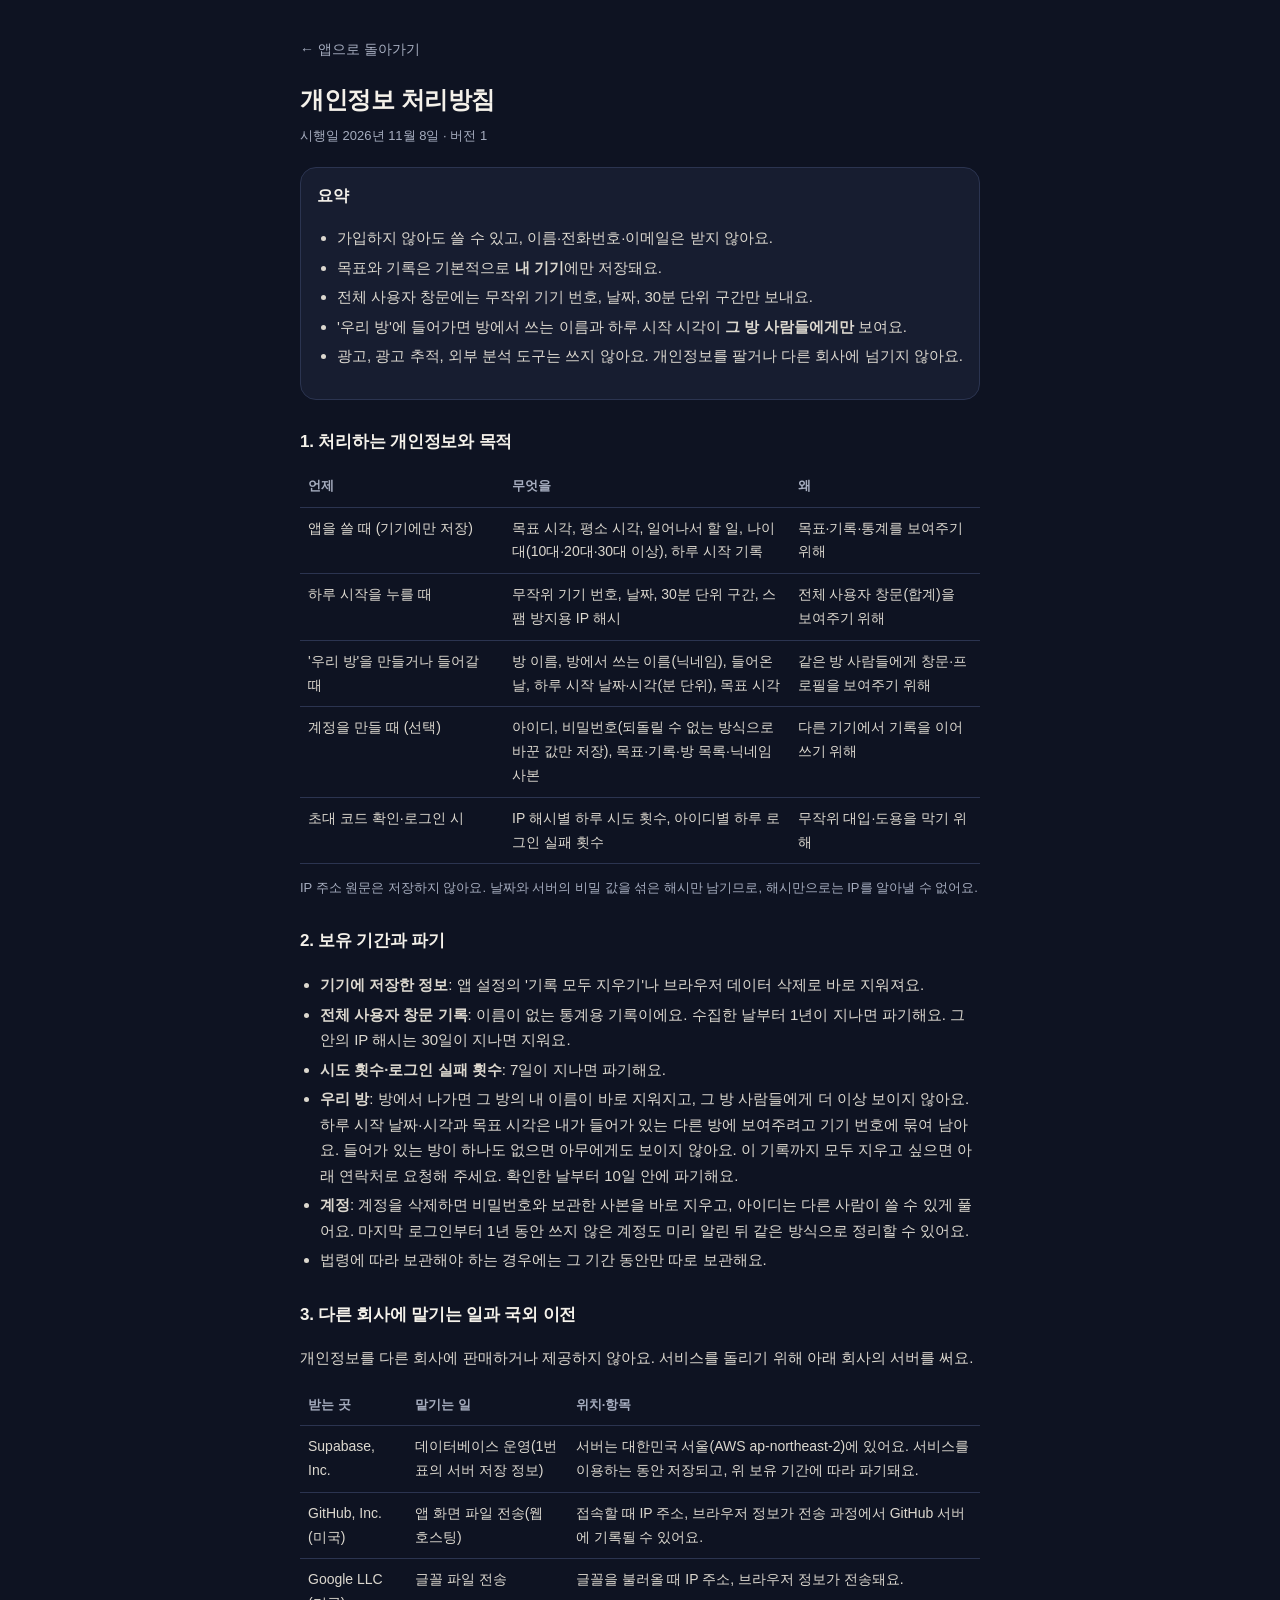
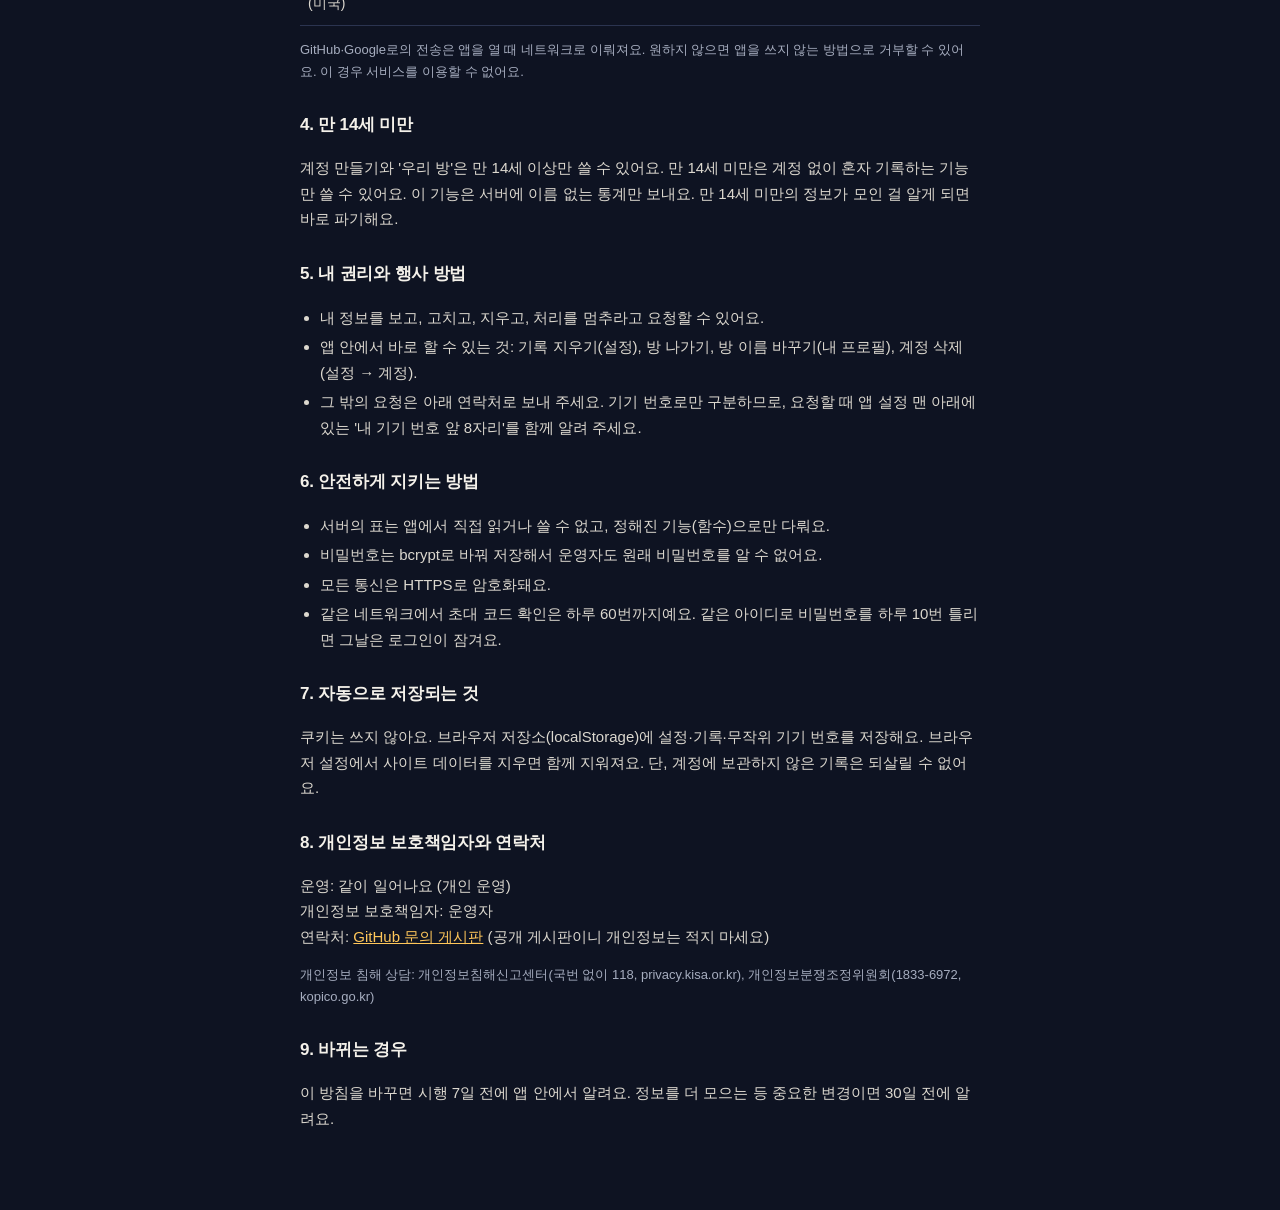
==== docs/privacy.html @ 7bf4a53a "v0.6 사용자·운영 보완: 약관·처리방침, 아침 알림, 설치 안내, 기록 이미지, 내보내기, 운영 도구 사용자 - 밤·오후 첫 방문: 잘 시간 안내 + 아침 알림(아이폰·맥 캘린" ====
<!DOCTYPE html>
<html lang="ko">
<head>
<meta charset="utf-8">
<meta name="viewport" content="width=device-width, initial-scale=1, viewport-fit=cover">
<meta name="theme-color" content="#0E1322">
<title>개인정보 처리방침 · 같이 일어나요</title>
<link rel="stylesheet" href="legal.css">
</head>
<body>
<main>
<a class="back" href="./">← 앱으로 돌아가기</a>
<h1>개인정보 처리방침</h1>
<p class="meta">시행일 2026년 11월 8일 · 버전 1</p>

<div class="box">
  <b>요약</b>
  <ul>
    <li>가입하지 않아도 쓸 수 있고, 이름·전화번호·이메일은 받지 않아요.</li>
    <li>목표와 기록은 기본적으로 <b>내 기기</b>에만 저장돼요.</li>
    <li>전체 사용자 창문에는 무작위 기기 번호, 날짜, 30분 단위 구간만 보내요.</li>
    <li>'우리 방'에 들어가면 방에서 쓰는 이름과 하루 시작 시각이 <b>그 방 사람들에게만</b> 보여요.</li>
    <li>광고, 광고 추적, 외부 분석 도구는 쓰지 않아요. 개인정보를 팔거나 다른 회사에 넘기지 않아요.</li>
  </ul>
</div>

<h2>1. 처리하는 개인정보와 목적</h2>
<table>
  <tr><th style="width:30%">언제</th><th>무엇을</th><th style="width:28%">왜</th></tr>
  <tr><td>앱을 쓸 때 (기기에만 저장)</td><td>목표 시각, 평소 시각, 일어나서 할 일, 나이대(10대·20대·30대 이상), 하루 시작 기록</td><td>목표·기록·통계를 보여주기 위해</td></tr>
  <tr><td>하루 시작을 누를 때</td><td>무작위 기기 번호, 날짜, 30분 단위 구간, 스팸 방지용 IP 해시</td><td>전체 사용자 창문(합계)을 보여주기 위해</td></tr>
  <tr><td>'우리 방'을 만들거나 들어갈 때</td><td>방 이름, 방에서 쓰는 이름(닉네임), 들어온 날, 하루 시작 날짜·시각(분 단위), 목표 시각</td><td>같은 방 사람들에게 창문·프로필을 보여주기 위해</td></tr>
  <tr><td>계정을 만들 때 (선택)</td><td>아이디, 비밀번호(되돌릴 수 없는 방식으로 바꾼 값만 저장), 목표·기록·방 목록·닉네임 사본</td><td>다른 기기에서 기록을 이어 쓰기 위해</td></tr>
  <tr><td>초대 코드 확인·로그인 시</td><td>IP 해시별 하루 시도 횟수, 아이디별 하루 로그인 실패 횟수</td><td>무작위 대입·도용을 막기 위해</td></tr>
</table>
<p class="small">IP 주소 원문은 저장하지 않아요. 날짜와 서버의 비밀 값을 섞은 해시만 남기므로, 해시만으로는 IP를 알아낼 수 없어요.</p>

<h2>2. 보유 기간과 파기</h2>
<ul>
  <li><b>기기에 저장한 정보</b>: 앱 설정의 '기록 모두 지우기'나 브라우저 데이터 삭제로 바로 지워져요.</li>
  <li><b>전체 사용자 창문 기록</b>: 이름이 없는 통계용 기록이에요. 수집한 날부터 1년이 지나면 파기해요. 그 안의 IP 해시는 30일이 지나면 지워요.</li>
  <li><b>시도 횟수·로그인 실패 횟수</b>: 7일이 지나면 파기해요.</li>
  <li><b>우리 방</b>: 방에서 나가면 그 방의 내 이름이 바로 지워지고, 그 방 사람들에게 더 이상 보이지 않아요. 하루 시작 날짜·시각과 목표 시각은 내가 들어가 있는 다른 방에 보여주려고 기기 번호에 묶여 남아요. 들어가 있는 방이 하나도 없으면 아무에게도 보이지 않아요. 이 기록까지 모두 지우고 싶으면 아래 연락처로 요청해 주세요. 확인한 날부터 10일 안에 파기해요.</li>
  <li><b>계정</b>: 계정을 삭제하면 비밀번호와 보관한 사본을 바로 지우고, 아이디는 다른 사람이 쓸 수 있게 풀어요. 마지막 로그인부터 1년 동안 쓰지 않은 계정도 미리 알린 뒤 같은 방식으로 정리할 수 있어요.</li>
  <li>법령에 따라 보관해야 하는 경우에는 그 기간 동안만 따로 보관해요.</li>
</ul>

<h2>3. 다른 회사에 맡기는 일과 국외 이전</h2>
<p>개인정보를 다른 회사에 판매하거나 제공하지 않아요. 서비스를 돌리기 위해 아래 회사의 서버를 써요.</p>
<table>
  <tr><th>받는 곳</th><th>맡기는 일</th><th>위치·항목</th></tr>
  <tr><td>Supabase, Inc.</td><td>데이터베이스 운영(1번 표의 서버 저장 정보)</td><td>서버는 대한민국 서울(AWS ap-northeast-2)에 있어요. 서비스를 이용하는 동안 저장되고, 위 보유 기간에 따라 파기돼요.</td></tr>
  <tr><td>GitHub, Inc. (미국)</td><td>앱 화면 파일 전송(웹 호스팅)</td><td>접속할 때 IP 주소, 브라우저 정보가 전송 과정에서 GitHub 서버에 기록될 수 있어요.</td></tr>
  <tr><td>Google LLC (미국)</td><td>글꼴 파일 전송</td><td>글꼴을 불러올 때 IP 주소, 브라우저 정보가 전송돼요.</td></tr>
</table>
<p class="small">GitHub·Google로의 전송은 앱을 열 때 네트워크로 이뤄져요. 원하지 않으면 앱을 쓰지 않는 방법으로 거부할 수 있어요. 이 경우 서비스를 이용할 수 없어요.</p>

<h2>4. 만 14세 미만</h2>
<p>계정 만들기와 '우리 방'은 만 14세 이상만 쓸 수 있어요. 만 14세 미만은 계정 없이 혼자 기록하는 기능만 쓸 수 있어요. 이 기능은 서버에 이름 없는 통계만 보내요. 만 14세 미만의 정보가 모인 걸 알게 되면 바로 파기해요.</p>

<h2>5. 내 권리와 행사 방법</h2>
<ul>
  <li>내 정보를 보고, 고치고, 지우고, 처리를 멈추라고 요청할 수 있어요.</li>
  <li>앱 안에서 바로 할 수 있는 것: 기록 지우기(설정), 방 나가기, 방 이름 바꾸기(내 프로필), 계정 삭제(설정 → 계정).</li>
  <li>그 밖의 요청은 아래 연락처로 보내 주세요. 기기 번호로만 구분하므로, 요청할 때 앱 설정 맨 아래에 있는 '내 기기 번호 앞 8자리'를 함께 알려 주세요.</li>
</ul>

<h2>6. 안전하게 지키는 방법</h2>
<ul>
  <li>서버의 표는 앱에서 직접 읽거나 쓸 수 없고, 정해진 기능(함수)으로만 다뤄요.</li>
  <li>비밀번호는 bcrypt로 바꿔 저장해서 운영자도 원래 비밀번호를 알 수 없어요.</li>
  <li>모든 통신은 HTTPS로 암호화돼요.</li>
  <li>같은 네트워크에서 초대 코드 확인은 하루 60번까지예요. 같은 아이디로 비밀번호를 하루 10번 틀리면 그날은 로그인이 잠겨요.</li>
</ul>

<h2>7. 자동으로 저장되는 것</h2>
<p>쿠키는 쓰지 않아요. 브라우저 저장소(localStorage)에 설정·기록·무작위 기기 번호를 저장해요. 브라우저 설정에서 사이트 데이터를 지우면 함께 지워져요. 단, 계정에 보관하지 않은 기록은 되살릴 수 없어요.</p>

<h2>8. 개인정보 보호책임자와 연락처</h2>
<p>운영: 같이 일어나요 (개인 운영)<br>
개인정보 보호책임자: 운영자<br>
연락처: <span data-contact><a href="https://github.com/jmingyu2006-ship-it/gachi-wake/issues" target="_blank" rel="noopener">GitHub 문의 게시판</a> (공개 게시판이니 개인정보는 적지 마세요)</span></p>
<p class="small">개인정보 침해 상담: 개인정보침해신고센터(국번 없이 118, privacy.kisa.or.kr), 개인정보분쟁조정위원회(1833-6972, kopico.go.kr)</p>

<h2>9. 바뀌는 경우</h2>
<p>이 방침을 바꾸면 시행 7일 전에 앱 안에서 알려요. 정보를 더 모으는 등 중요한 변경이면 30일 전에 알려요.</p>
</main>
<script src="config.js"></script>
<script>
(function () {
  var c = String((window.GACHI_CONFIG || {}).contact || '').trim();
  if (!/^[^\s@<>"']+@[^\s@<>"']+\.[a-z]{2,}$/i.test(c)) return;
  document.querySelectorAll('[data-contact]').forEach(function (el) { el.innerHTML = '<a href="mailto:' + c + '">' + c + '</a>'; });
})();
</script>
</body>
</html>
---- docs/legal.css ----
:root { color-scheme: dark; }
html, body { margin: 0; background: #0E1322; color: #F4F1EA; }
body { font-family: -apple-system, 'Apple SD Gothic Neo', 'Noto Sans KR', 'Malgun Gothic', sans-serif; line-height: 1.7; -webkit-font-smoothing: antialiased; }
main { max-width: 680px; margin: 0 auto; padding: 28px 20px 64px; }
a { color: #FFC75A; }
.back { display: inline-flex; align-items: center; min-height: 44px; font-size: 14px; text-decoration: none; color: #A6ADBF; }
h1 { font-size: 24px; margin: 8px 0 4px; letter-spacing: -0.4px; }
.meta { color: #A6ADBF; font-size: 13px; margin: 0 0 20px; }
h2 { font-size: 17px; margin: 28px 0 8px; letter-spacing: -0.2px; }
p, li { font-size: 15px; color: #DCD8CF; }
ul, ol { padding-left: 20px; }
li { margin: 4px 0; }
.box { background: #171D30; border: 1px solid #2B3450; border-radius: 16px; padding: 14px 16px; margin: 12px 0; }
table { width: 100%; border-collapse: collapse; margin: 10px 0; font-size: 14px; }
th, td { text-align: left; vertical-align: top; padding: 9px 8px; border-bottom: 1px solid #2B3450; color: #DCD8CF; }
th { color: #A6ADBF; font-weight: 600; font-size: 13px; }
.small { font-size: 13px; color: #A6ADBF; }
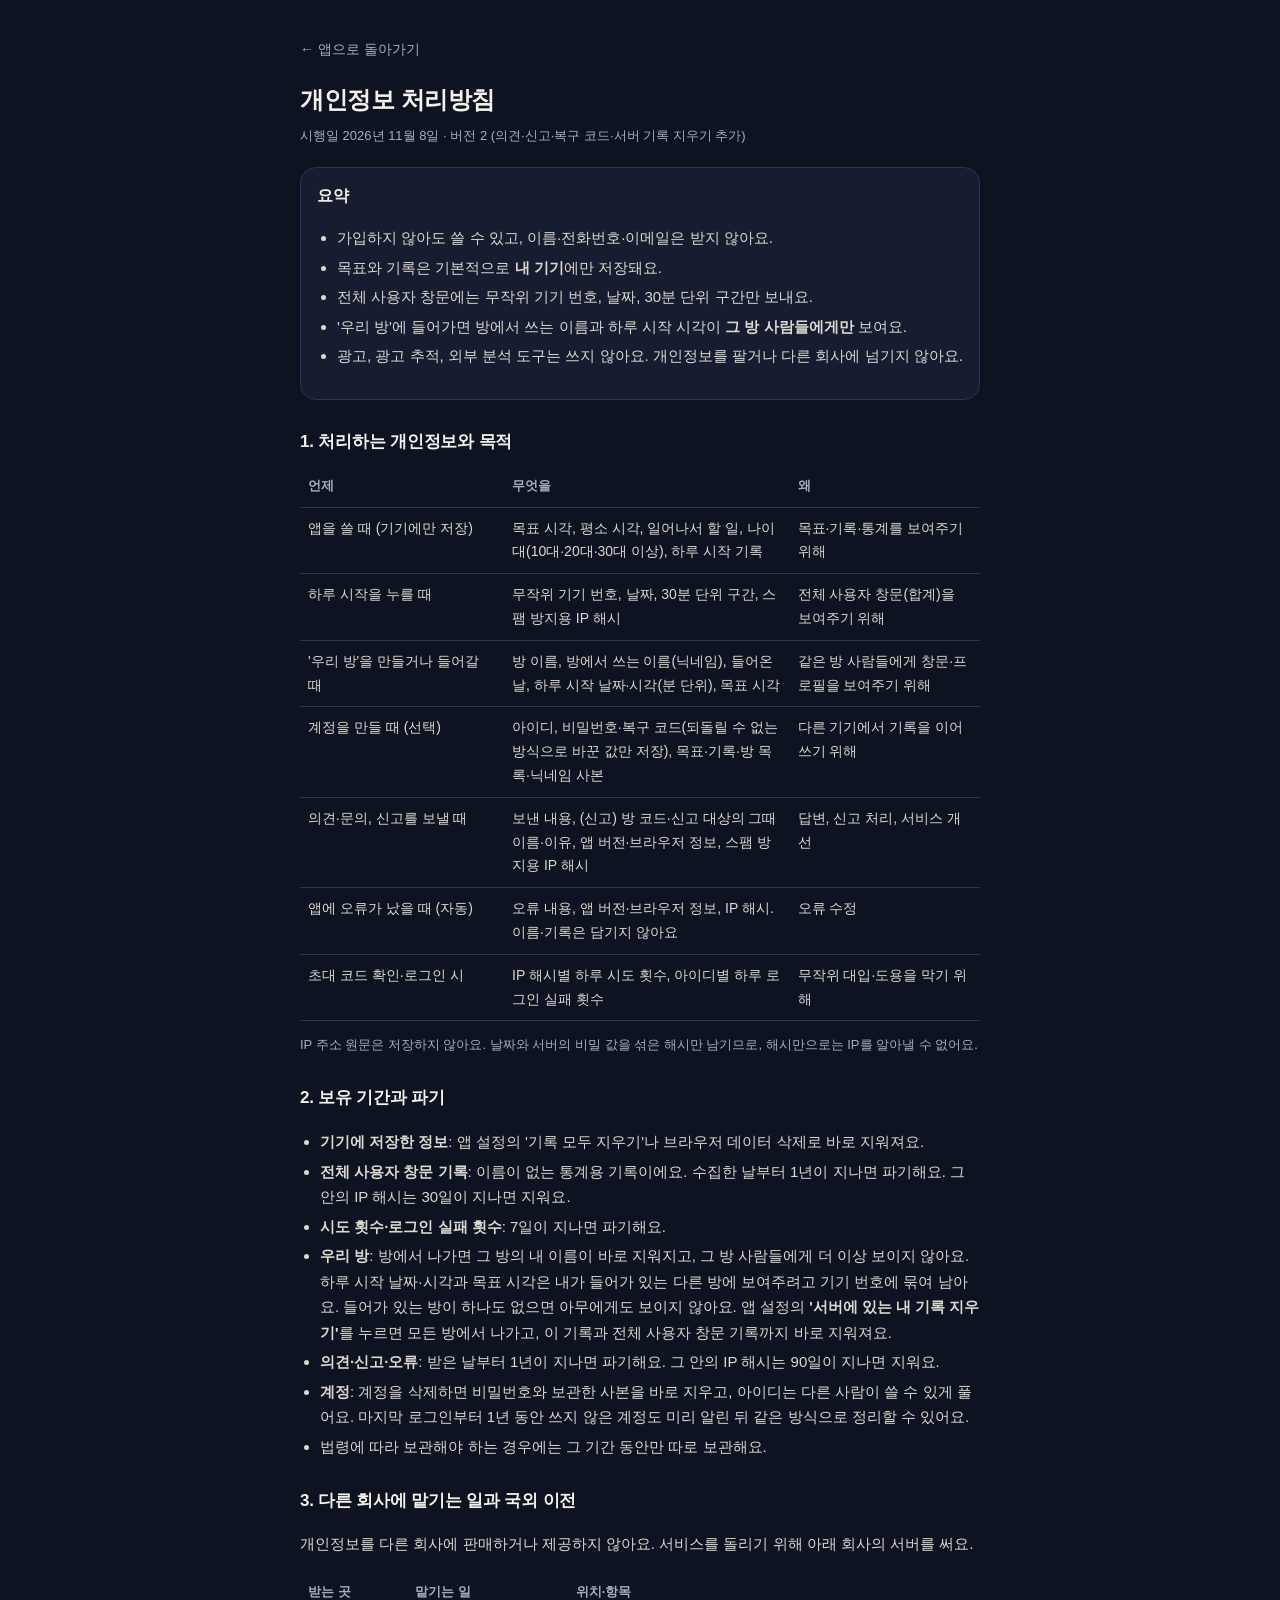
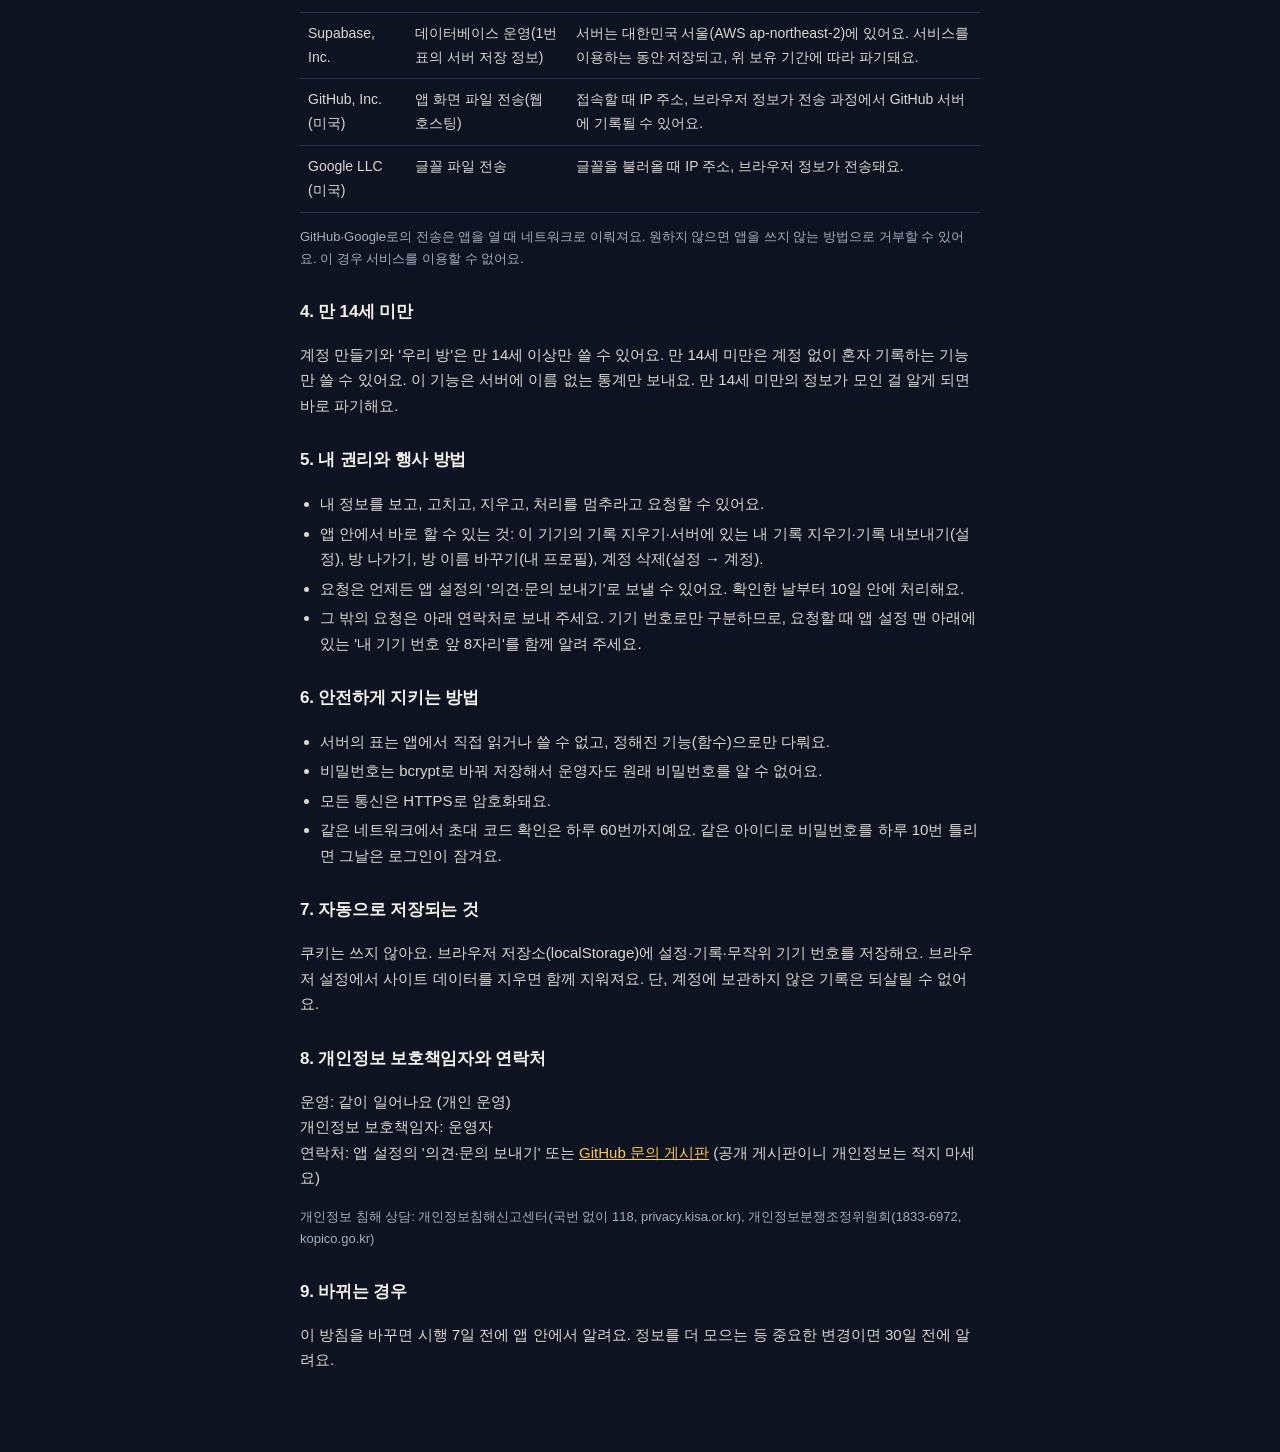
==== commit 3c151383: "서버 v0.6 적용: 의견·신고·복구 코드·서버 기록 지우기 켜짐, 처리방침 v2 - Supabase에 supabase-care.sql 적용, pg_cron으로 매일 04:10(K" ====
--- a/docs/privacy.html
+++ b/docs/privacy.html
@@ -11,7 +11,7 @@
 <main>
 <a class="back" href="./">← 앱으로 돌아가기</a>
 <h1>개인정보 처리방침</h1>
-<p class="meta">시행일 2026년 11월 8일 · 버전 1</p>
+<p class="meta">시행일 2026년 11월 8일 · 버전 2 (의견·신고·복구 코드·서버 기록 지우기 추가)</p>
 
 <div class="box">
   <b>요약</b>
@@ -30,7 +30,9 @@
   <tr><td>앱을 쓸 때 (기기에만 저장)</td><td>목표 시각, 평소 시각, 일어나서 할 일, 나이대(10대·20대·30대 이상), 하루 시작 기록</td><td>목표·기록·통계를 보여주기 위해</td></tr>
   <tr><td>하루 시작을 누를 때</td><td>무작위 기기 번호, 날짜, 30분 단위 구간, 스팸 방지용 IP 해시</td><td>전체 사용자 창문(합계)을 보여주기 위해</td></tr>
   <tr><td>'우리 방'을 만들거나 들어갈 때</td><td>방 이름, 방에서 쓰는 이름(닉네임), 들어온 날, 하루 시작 날짜·시각(분 단위), 목표 시각</td><td>같은 방 사람들에게 창문·프로필을 보여주기 위해</td></tr>
-  <tr><td>계정을 만들 때 (선택)</td><td>아이디, 비밀번호(되돌릴 수 없는 방식으로 바꾼 값만 저장), 목표·기록·방 목록·닉네임 사본</td><td>다른 기기에서 기록을 이어 쓰기 위해</td></tr>
+  <tr><td>계정을 만들 때 (선택)</td><td>아이디, 비밀번호·복구 코드(되돌릴 수 없는 방식으로 바꾼 값만 저장), 목표·기록·방 목록·닉네임 사본</td><td>다른 기기에서 기록을 이어 쓰기 위해</td></tr>
+  <tr><td>의견·문의, 신고를 보낼 때</td><td>보낸 내용, (신고) 방 코드·신고 대상의 그때 이름·이유, 앱 버전·브라우저 정보, 스팸 방지용 IP 해시</td><td>답변, 신고 처리, 서비스 개선</td></tr>
+  <tr><td>앱에 오류가 났을 때 (자동)</td><td>오류 내용, 앱 버전·브라우저 정보, IP 해시. 이름·기록은 담기지 않아요</td><td>오류 수정</td></tr>
   <tr><td>초대 코드 확인·로그인 시</td><td>IP 해시별 하루 시도 횟수, 아이디별 하루 로그인 실패 횟수</td><td>무작위 대입·도용을 막기 위해</td></tr>
 </table>
 <p class="small">IP 주소 원문은 저장하지 않아요. 날짜와 서버의 비밀 값을 섞은 해시만 남기므로, 해시만으로는 IP를 알아낼 수 없어요.</p>
@@ -40,7 +42,8 @@
   <li><b>기기에 저장한 정보</b>: 앱 설정의 '기록 모두 지우기'나 브라우저 데이터 삭제로 바로 지워져요.</li>
   <li><b>전체 사용자 창문 기록</b>: 이름이 없는 통계용 기록이에요. 수집한 날부터 1년이 지나면 파기해요. 그 안의 IP 해시는 30일이 지나면 지워요.</li>
   <li><b>시도 횟수·로그인 실패 횟수</b>: 7일이 지나면 파기해요.</li>
-  <li><b>우리 방</b>: 방에서 나가면 그 방의 내 이름이 바로 지워지고, 그 방 사람들에게 더 이상 보이지 않아요. 하루 시작 날짜·시각과 목표 시각은 내가 들어가 있는 다른 방에 보여주려고 기기 번호에 묶여 남아요. 들어가 있는 방이 하나도 없으면 아무에게도 보이지 않아요. 이 기록까지 모두 지우고 싶으면 아래 연락처로 요청해 주세요. 확인한 날부터 10일 안에 파기해요.</li>
+  <li><b>우리 방</b>: 방에서 나가면 그 방의 내 이름이 바로 지워지고, 그 방 사람들에게 더 이상 보이지 않아요. 하루 시작 날짜·시각과 목표 시각은 내가 들어가 있는 다른 방에 보여주려고 기기 번호에 묶여 남아요. 들어가 있는 방이 하나도 없으면 아무에게도 보이지 않아요. 앱 설정의 <b>'서버에 있는 내 기록 지우기'</b>를 누르면 모든 방에서 나가고, 이 기록과 전체 사용자 창문 기록까지 바로 지워져요.</li>
+  <li><b>의견·신고·오류</b>: 받은 날부터 1년이 지나면 파기해요. 그 안의 IP 해시는 90일이 지나면 지워요.</li>
   <li><b>계정</b>: 계정을 삭제하면 비밀번호와 보관한 사본을 바로 지우고, 아이디는 다른 사람이 쓸 수 있게 풀어요. 마지막 로그인부터 1년 동안 쓰지 않은 계정도 미리 알린 뒤 같은 방식으로 정리할 수 있어요.</li>
   <li>법령에 따라 보관해야 하는 경우에는 그 기간 동안만 따로 보관해요.</li>
 </ul>
@@ -61,7 +64,8 @@
 <h2>5. 내 권리와 행사 방법</h2>
 <ul>
   <li>내 정보를 보고, 고치고, 지우고, 처리를 멈추라고 요청할 수 있어요.</li>
-  <li>앱 안에서 바로 할 수 있는 것: 기록 지우기(설정), 방 나가기, 방 이름 바꾸기(내 프로필), 계정 삭제(설정 → 계정).</li>
+  <li>앱 안에서 바로 할 수 있는 것: 이 기기의 기록 지우기·서버에 있는 내 기록 지우기·기록 내보내기(설정), 방 나가기, 방 이름 바꾸기(내 프로필), 계정 삭제(설정 → 계정).</li>
+  <li>요청은 언제든 앱 설정의 '의견·문의 보내기'로 보낼 수 있어요. 확인한 날부터 10일 안에 처리해요.</li>
   <li>그 밖의 요청은 아래 연락처로 보내 주세요. 기기 번호로만 구분하므로, 요청할 때 앱 설정 맨 아래에 있는 '내 기기 번호 앞 8자리'를 함께 알려 주세요.</li>
 </ul>
 
@@ -79,7 +83,7 @@
 <h2>8. 개인정보 보호책임자와 연락처</h2>
 <p>운영: 같이 일어나요 (개인 운영)<br>
 개인정보 보호책임자: 운영자<br>
-연락처: <span data-contact><a href="https://github.com/jmingyu2006-ship-it/gachi-wake/issues" target="_blank" rel="noopener">GitHub 문의 게시판</a> (공개 게시판이니 개인정보는 적지 마세요)</span></p>
+연락처: 앱 설정의 '의견·문의 보내기' 또는 <span data-contact><a href="https://github.com/jmingyu2006-ship-it/gachi-wake/issues" target="_blank" rel="noopener">GitHub 문의 게시판</a> (공개 게시판이니 개인정보는 적지 마세요)</span></p>
 <p class="small">개인정보 침해 상담: 개인정보침해신고센터(국번 없이 118, privacy.kisa.or.kr), 개인정보분쟁조정위원회(1833-6972, kopico.go.kr)</p>
 
 <h2>9. 바뀌는 경우</h2>
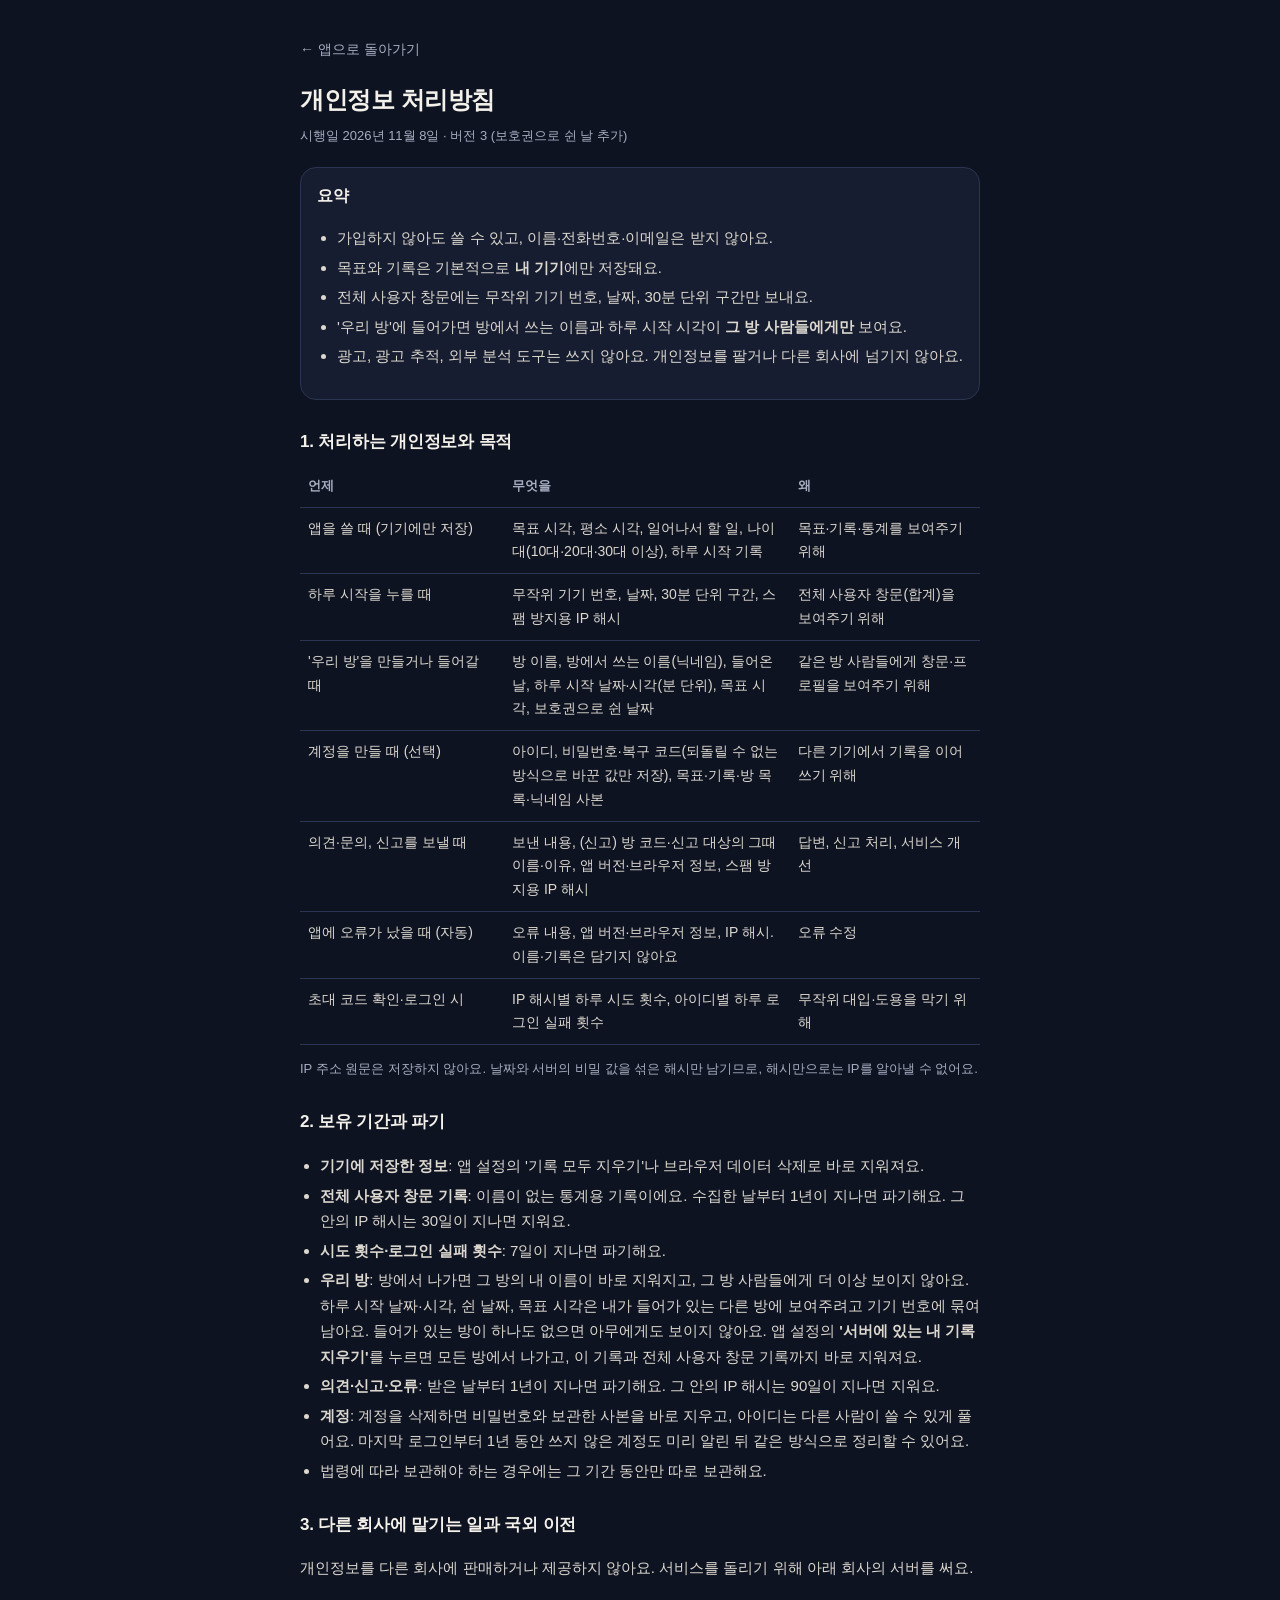
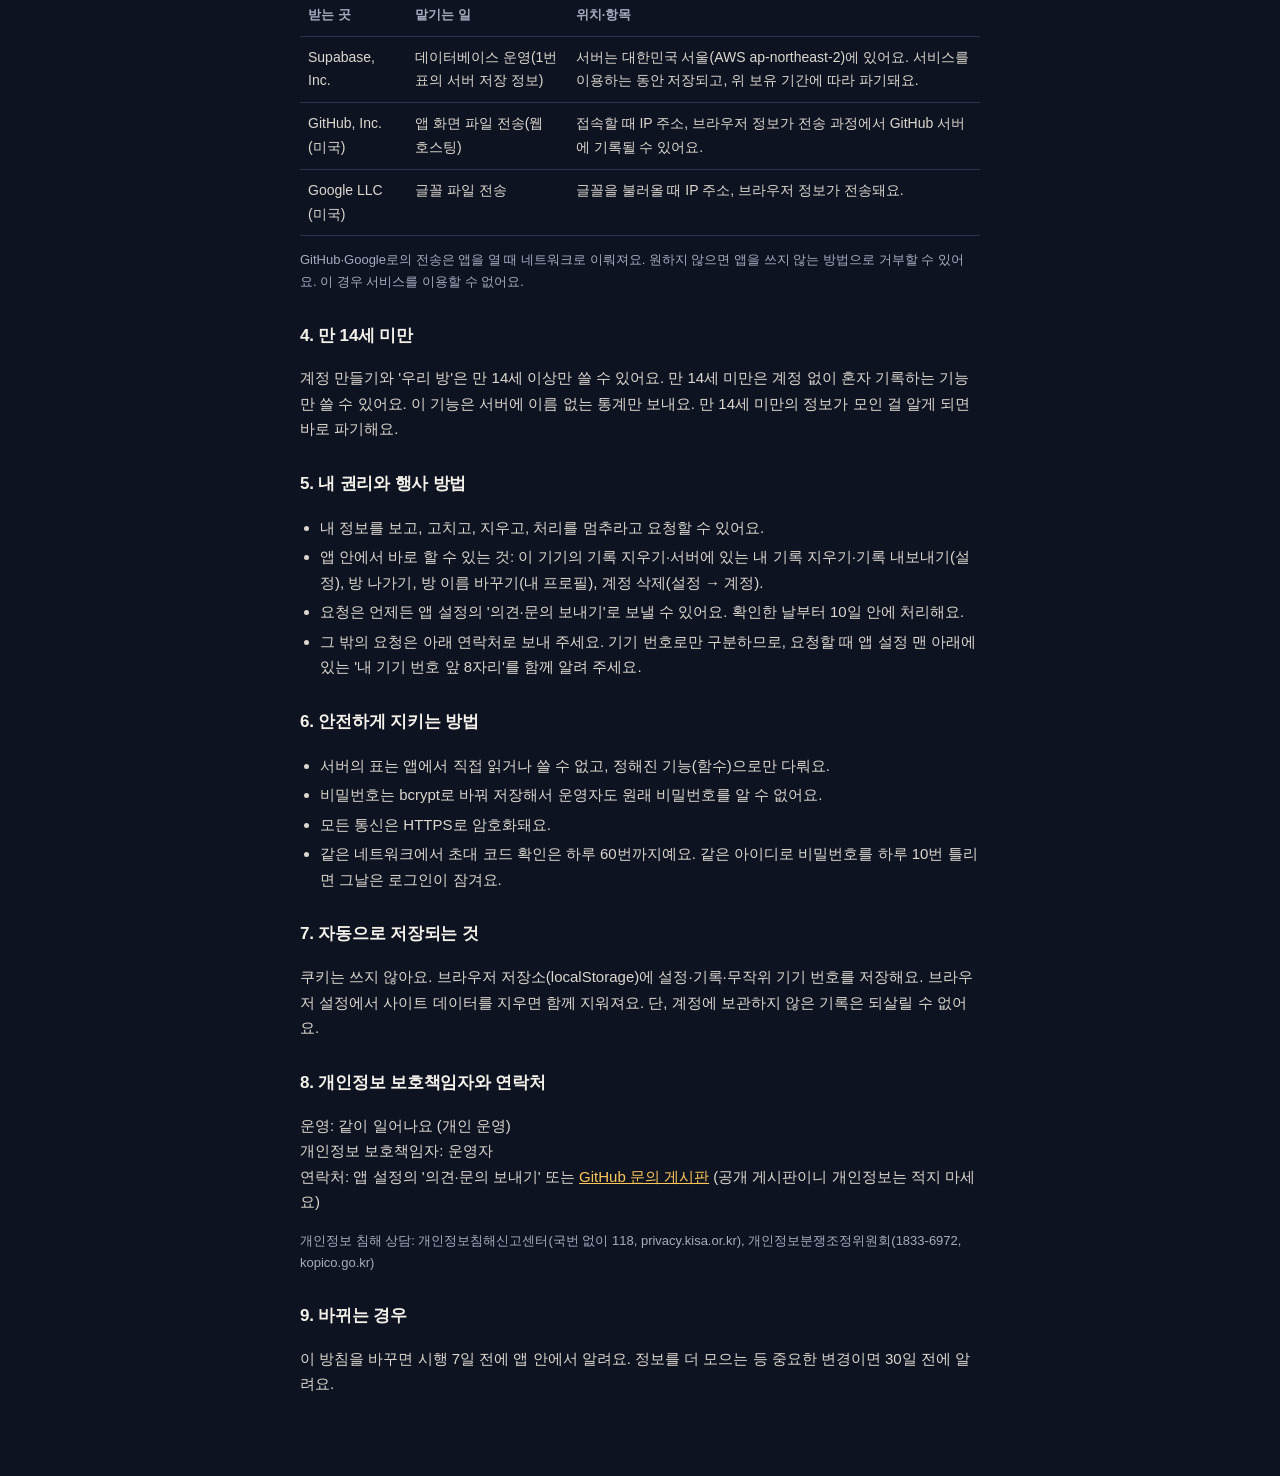
==== commit e9060cf2: "v0.7 매일 아침이 기다려지게: 불 켜기 연출, 오늘의 하늘, 보호권, 내 건물, 칭호, 주간 리포트 - 불 켜기 연출: 창문 점등 → 오늘 하늘로 밝아짐 → 해가 떠오름 → 오" ====
--- a/docs/privacy.html
+++ b/docs/privacy.html
@@ -11,7 +11,7 @@
 <main>
 <a class="back" href="./">← 앱으로 돌아가기</a>
 <h1>개인정보 처리방침</h1>
-<p class="meta">시행일 2026년 11월 8일 · 버전 2 (의견·신고·복구 코드·서버 기록 지우기 추가)</p>
+<p class="meta">시행일 2026년 11월 8일 · 버전 3 (보호권으로 쉰 날 추가)</p>
 
 <div class="box">
   <b>요약</b>
@@ -29,7 +29,7 @@
   <tr><th style="width:30%">언제</th><th>무엇을</th><th style="width:28%">왜</th></tr>
   <tr><td>앱을 쓸 때 (기기에만 저장)</td><td>목표 시각, 평소 시각, 일어나서 할 일, 나이대(10대·20대·30대 이상), 하루 시작 기록</td><td>목표·기록·통계를 보여주기 위해</td></tr>
   <tr><td>하루 시작을 누를 때</td><td>무작위 기기 번호, 날짜, 30분 단위 구간, 스팸 방지용 IP 해시</td><td>전체 사용자 창문(합계)을 보여주기 위해</td></tr>
-  <tr><td>'우리 방'을 만들거나 들어갈 때</td><td>방 이름, 방에서 쓰는 이름(닉네임), 들어온 날, 하루 시작 날짜·시각(분 단위), 목표 시각</td><td>같은 방 사람들에게 창문·프로필을 보여주기 위해</td></tr>
+  <tr><td>'우리 방'을 만들거나 들어갈 때</td><td>방 이름, 방에서 쓰는 이름(닉네임), 들어온 날, 하루 시작 날짜·시각(분 단위), 목표 시각, 보호권으로 쉰 날짜</td><td>같은 방 사람들에게 창문·프로필을 보여주기 위해</td></tr>
   <tr><td>계정을 만들 때 (선택)</td><td>아이디, 비밀번호·복구 코드(되돌릴 수 없는 방식으로 바꾼 값만 저장), 목표·기록·방 목록·닉네임 사본</td><td>다른 기기에서 기록을 이어 쓰기 위해</td></tr>
   <tr><td>의견·문의, 신고를 보낼 때</td><td>보낸 내용, (신고) 방 코드·신고 대상의 그때 이름·이유, 앱 버전·브라우저 정보, 스팸 방지용 IP 해시</td><td>답변, 신고 처리, 서비스 개선</td></tr>
   <tr><td>앱에 오류가 났을 때 (자동)</td><td>오류 내용, 앱 버전·브라우저 정보, IP 해시. 이름·기록은 담기지 않아요</td><td>오류 수정</td></tr>
@@ -42,7 +42,7 @@
   <li><b>기기에 저장한 정보</b>: 앱 설정의 '기록 모두 지우기'나 브라우저 데이터 삭제로 바로 지워져요.</li>
   <li><b>전체 사용자 창문 기록</b>: 이름이 없는 통계용 기록이에요. 수집한 날부터 1년이 지나면 파기해요. 그 안의 IP 해시는 30일이 지나면 지워요.</li>
   <li><b>시도 횟수·로그인 실패 횟수</b>: 7일이 지나면 파기해요.</li>
-  <li><b>우리 방</b>: 방에서 나가면 그 방의 내 이름이 바로 지워지고, 그 방 사람들에게 더 이상 보이지 않아요. 하루 시작 날짜·시각과 목표 시각은 내가 들어가 있는 다른 방에 보여주려고 기기 번호에 묶여 남아요. 들어가 있는 방이 하나도 없으면 아무에게도 보이지 않아요. 앱 설정의 <b>'서버에 있는 내 기록 지우기'</b>를 누르면 모든 방에서 나가고, 이 기록과 전체 사용자 창문 기록까지 바로 지워져요.</li>
+  <li><b>우리 방</b>: 방에서 나가면 그 방의 내 이름이 바로 지워지고, 그 방 사람들에게 더 이상 보이지 않아요. 하루 시작 날짜·시각, 쉰 날짜, 목표 시각은 내가 들어가 있는 다른 방에 보여주려고 기기 번호에 묶여 남아요. 들어가 있는 방이 하나도 없으면 아무에게도 보이지 않아요. 앱 설정의 <b>'서버에 있는 내 기록 지우기'</b>를 누르면 모든 방에서 나가고, 이 기록과 전체 사용자 창문 기록까지 바로 지워져요.</li>
   <li><b>의견·신고·오류</b>: 받은 날부터 1년이 지나면 파기해요. 그 안의 IP 해시는 90일이 지나면 지워요.</li>
   <li><b>계정</b>: 계정을 삭제하면 비밀번호와 보관한 사본을 바로 지우고, 아이디는 다른 사람이 쓸 수 있게 풀어요. 마지막 로그인부터 1년 동안 쓰지 않은 계정도 미리 알린 뒤 같은 방식으로 정리할 수 있어요.</li>
   <li>법령에 따라 보관해야 하는 경우에는 그 기간 동안만 따로 보관해요.</li>
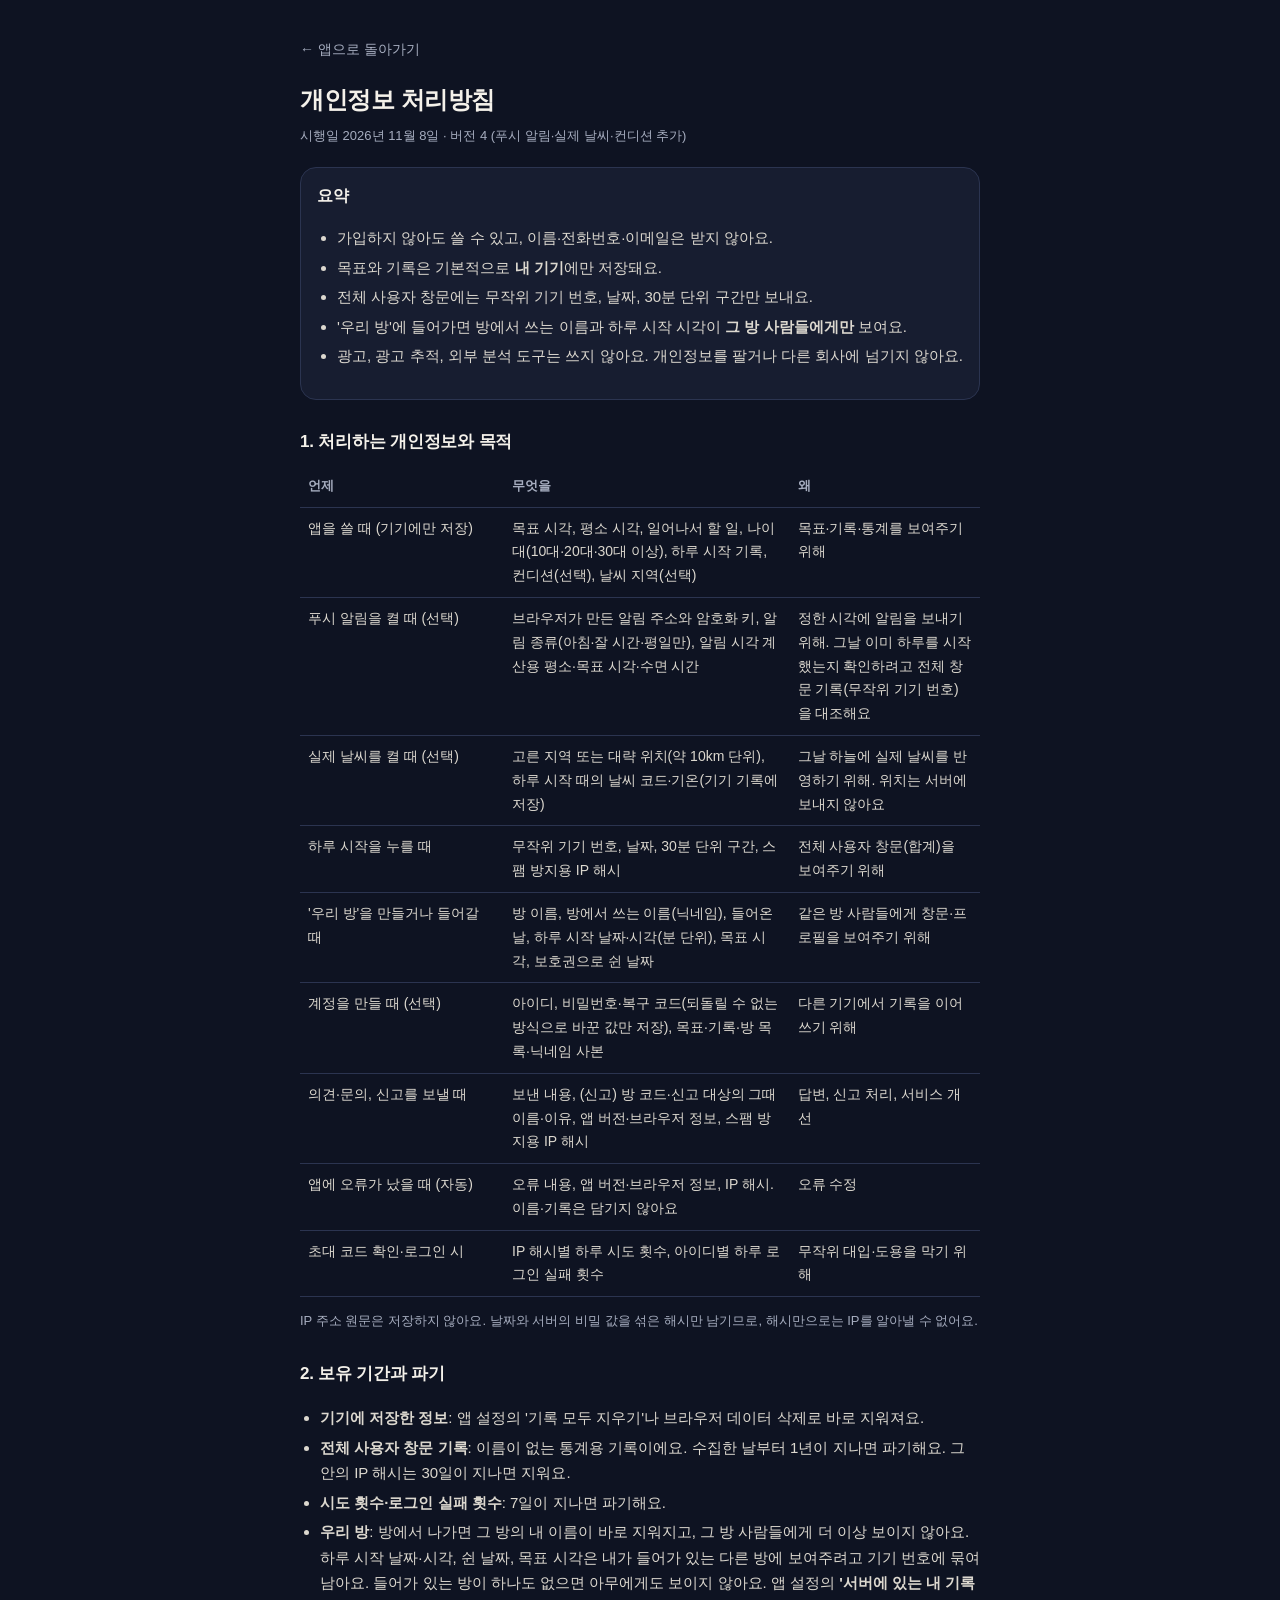
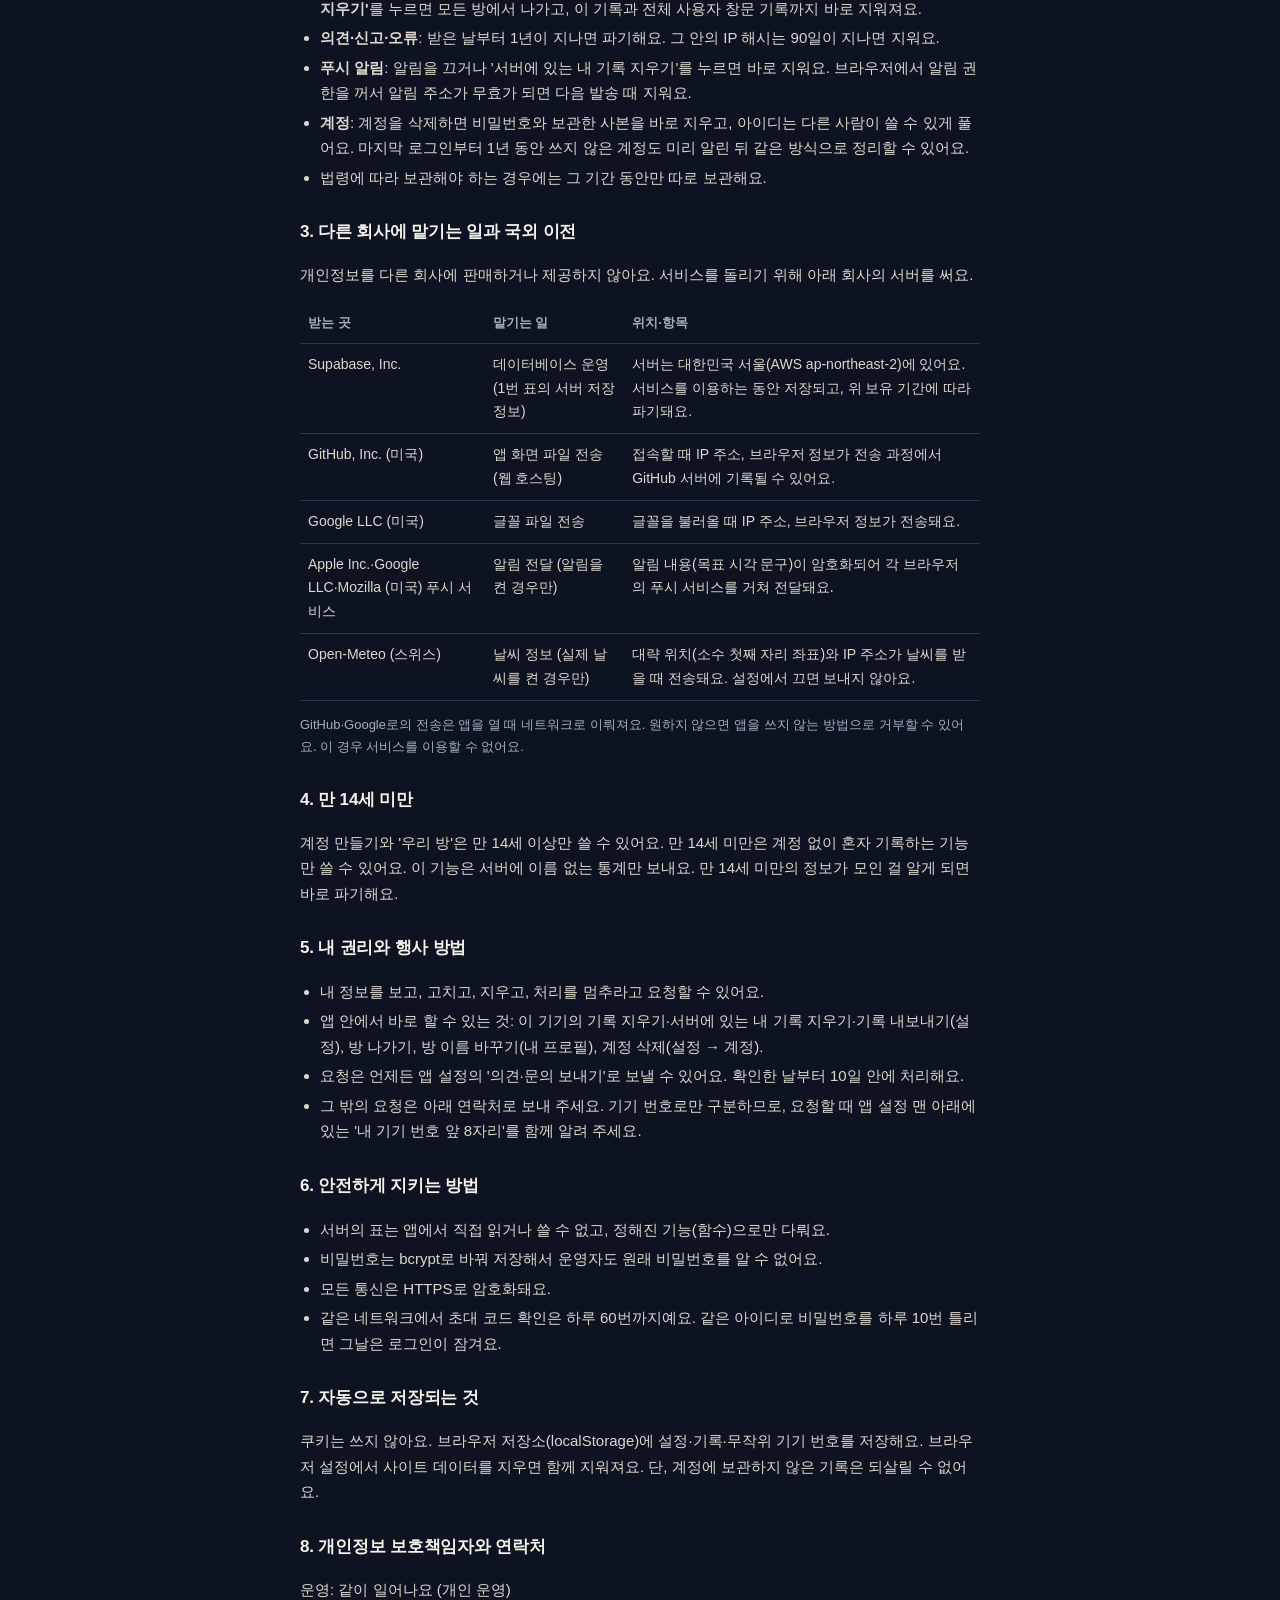
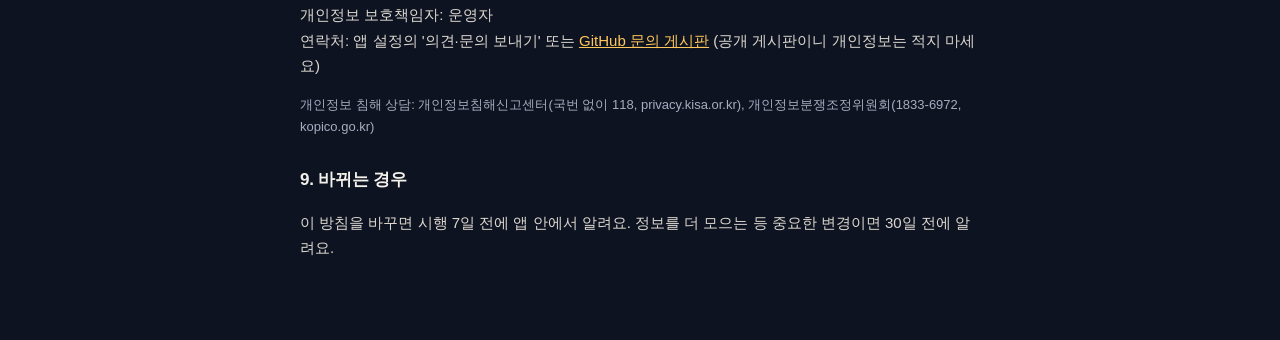
==== commit a82d48db: "v0.8 푸시 알림·실제 날씨 하늘 + 작은 편의 기능들 - 푸시 알림(켠 사람만): 아침(목표 시각, 그날 이미 시작했으면 안 보냄)·잘 시간(취침 30분 전)·평일만, 테스트 " ====
--- a/docs/privacy.html
+++ b/docs/privacy.html
@@ -11,7 +11,7 @@
 <main>
 <a class="back" href="./">← 앱으로 돌아가기</a>
 <h1>개인정보 처리방침</h1>
-<p class="meta">시행일 2026년 11월 8일 · 버전 3 (보호권으로 쉰 날 추가)</p>
+<p class="meta">시행일 2026년 11월 8일 · 버전 4 (푸시 알림·실제 날씨·컨디션 추가)</p>
 
 <div class="box">
   <b>요약</b>
@@ -27,7 +27,9 @@
 <h2>1. 처리하는 개인정보와 목적</h2>
 <table>
   <tr><th style="width:30%">언제</th><th>무엇을</th><th style="width:28%">왜</th></tr>
-  <tr><td>앱을 쓸 때 (기기에만 저장)</td><td>목표 시각, 평소 시각, 일어나서 할 일, 나이대(10대·20대·30대 이상), 하루 시작 기록</td><td>목표·기록·통계를 보여주기 위해</td></tr>
+  <tr><td>앱을 쓸 때 (기기에만 저장)</td><td>목표 시각, 평소 시각, 일어나서 할 일, 나이대(10대·20대·30대 이상), 하루 시작 기록, 컨디션(선택), 날씨 지역(선택)</td><td>목표·기록·통계를 보여주기 위해</td></tr>
+  <tr><td>푸시 알림을 켤 때 (선택)</td><td>브라우저가 만든 알림 주소와 암호화 키, 알림 종류(아침·잘 시간·평일만), 알림 시각 계산용 평소·목표 시각·수면 시간</td><td>정한 시각에 알림을 보내기 위해. 그날 이미 하루를 시작했는지 확인하려고 전체 창문 기록(무작위 기기 번호)을 대조해요</td></tr>
+  <tr><td>실제 날씨를 켤 때 (선택)</td><td>고른 지역 또는 대략 위치(약 10km 단위), 하루 시작 때의 날씨 코드·기온(기기 기록에 저장)</td><td>그날 하늘에 실제 날씨를 반영하기 위해. 위치는 서버에 보내지 않아요</td></tr>
   <tr><td>하루 시작을 누를 때</td><td>무작위 기기 번호, 날짜, 30분 단위 구간, 스팸 방지용 IP 해시</td><td>전체 사용자 창문(합계)을 보여주기 위해</td></tr>
   <tr><td>'우리 방'을 만들거나 들어갈 때</td><td>방 이름, 방에서 쓰는 이름(닉네임), 들어온 날, 하루 시작 날짜·시각(분 단위), 목표 시각, 보호권으로 쉰 날짜</td><td>같은 방 사람들에게 창문·프로필을 보여주기 위해</td></tr>
   <tr><td>계정을 만들 때 (선택)</td><td>아이디, 비밀번호·복구 코드(되돌릴 수 없는 방식으로 바꾼 값만 저장), 목표·기록·방 목록·닉네임 사본</td><td>다른 기기에서 기록을 이어 쓰기 위해</td></tr>
@@ -44,6 +46,7 @@
   <li><b>시도 횟수·로그인 실패 횟수</b>: 7일이 지나면 파기해요.</li>
   <li><b>우리 방</b>: 방에서 나가면 그 방의 내 이름이 바로 지워지고, 그 방 사람들에게 더 이상 보이지 않아요. 하루 시작 날짜·시각, 쉰 날짜, 목표 시각은 내가 들어가 있는 다른 방에 보여주려고 기기 번호에 묶여 남아요. 들어가 있는 방이 하나도 없으면 아무에게도 보이지 않아요. 앱 설정의 <b>'서버에 있는 내 기록 지우기'</b>를 누르면 모든 방에서 나가고, 이 기록과 전체 사용자 창문 기록까지 바로 지워져요.</li>
   <li><b>의견·신고·오류</b>: 받은 날부터 1년이 지나면 파기해요. 그 안의 IP 해시는 90일이 지나면 지워요.</li>
+  <li><b>푸시 알림</b>: 알림을 끄거나 '서버에 있는 내 기록 지우기'를 누르면 바로 지워요. 브라우저에서 알림 권한을 꺼서 알림 주소가 무효가 되면 다음 발송 때 지워요.</li>
   <li><b>계정</b>: 계정을 삭제하면 비밀번호와 보관한 사본을 바로 지우고, 아이디는 다른 사람이 쓸 수 있게 풀어요. 마지막 로그인부터 1년 동안 쓰지 않은 계정도 미리 알린 뒤 같은 방식으로 정리할 수 있어요.</li>
   <li>법령에 따라 보관해야 하는 경우에는 그 기간 동안만 따로 보관해요.</li>
 </ul>
@@ -55,6 +58,8 @@
   <tr><td>Supabase, Inc.</td><td>데이터베이스 운영(1번 표의 서버 저장 정보)</td><td>서버는 대한민국 서울(AWS ap-northeast-2)에 있어요. 서비스를 이용하는 동안 저장되고, 위 보유 기간에 따라 파기돼요.</td></tr>
   <tr><td>GitHub, Inc. (미국)</td><td>앱 화면 파일 전송(웹 호스팅)</td><td>접속할 때 IP 주소, 브라우저 정보가 전송 과정에서 GitHub 서버에 기록될 수 있어요.</td></tr>
   <tr><td>Google LLC (미국)</td><td>글꼴 파일 전송</td><td>글꼴을 불러올 때 IP 주소, 브라우저 정보가 전송돼요.</td></tr>
+  <tr><td>Apple Inc.·Google LLC·Mozilla (미국) 푸시 서비스</td><td>알림 전달 (알림을 켠 경우만)</td><td>알림 내용(목표 시각 문구)이 암호화되어 각 브라우저의 푸시 서비스를 거쳐 전달돼요.</td></tr>
+  <tr><td>Open-Meteo (스위스)</td><td>날씨 정보 (실제 날씨를 켠 경우만)</td><td>대략 위치(소수 첫째 자리 좌표)와 IP 주소가 날씨를 받을 때 전송돼요. 설정에서 끄면 보내지 않아요.</td></tr>
 </table>
 <p class="small">GitHub·Google로의 전송은 앱을 열 때 네트워크로 이뤄져요. 원하지 않으면 앱을 쓰지 않는 방법으로 거부할 수 있어요. 이 경우 서비스를 이용할 수 없어요.</p>
 
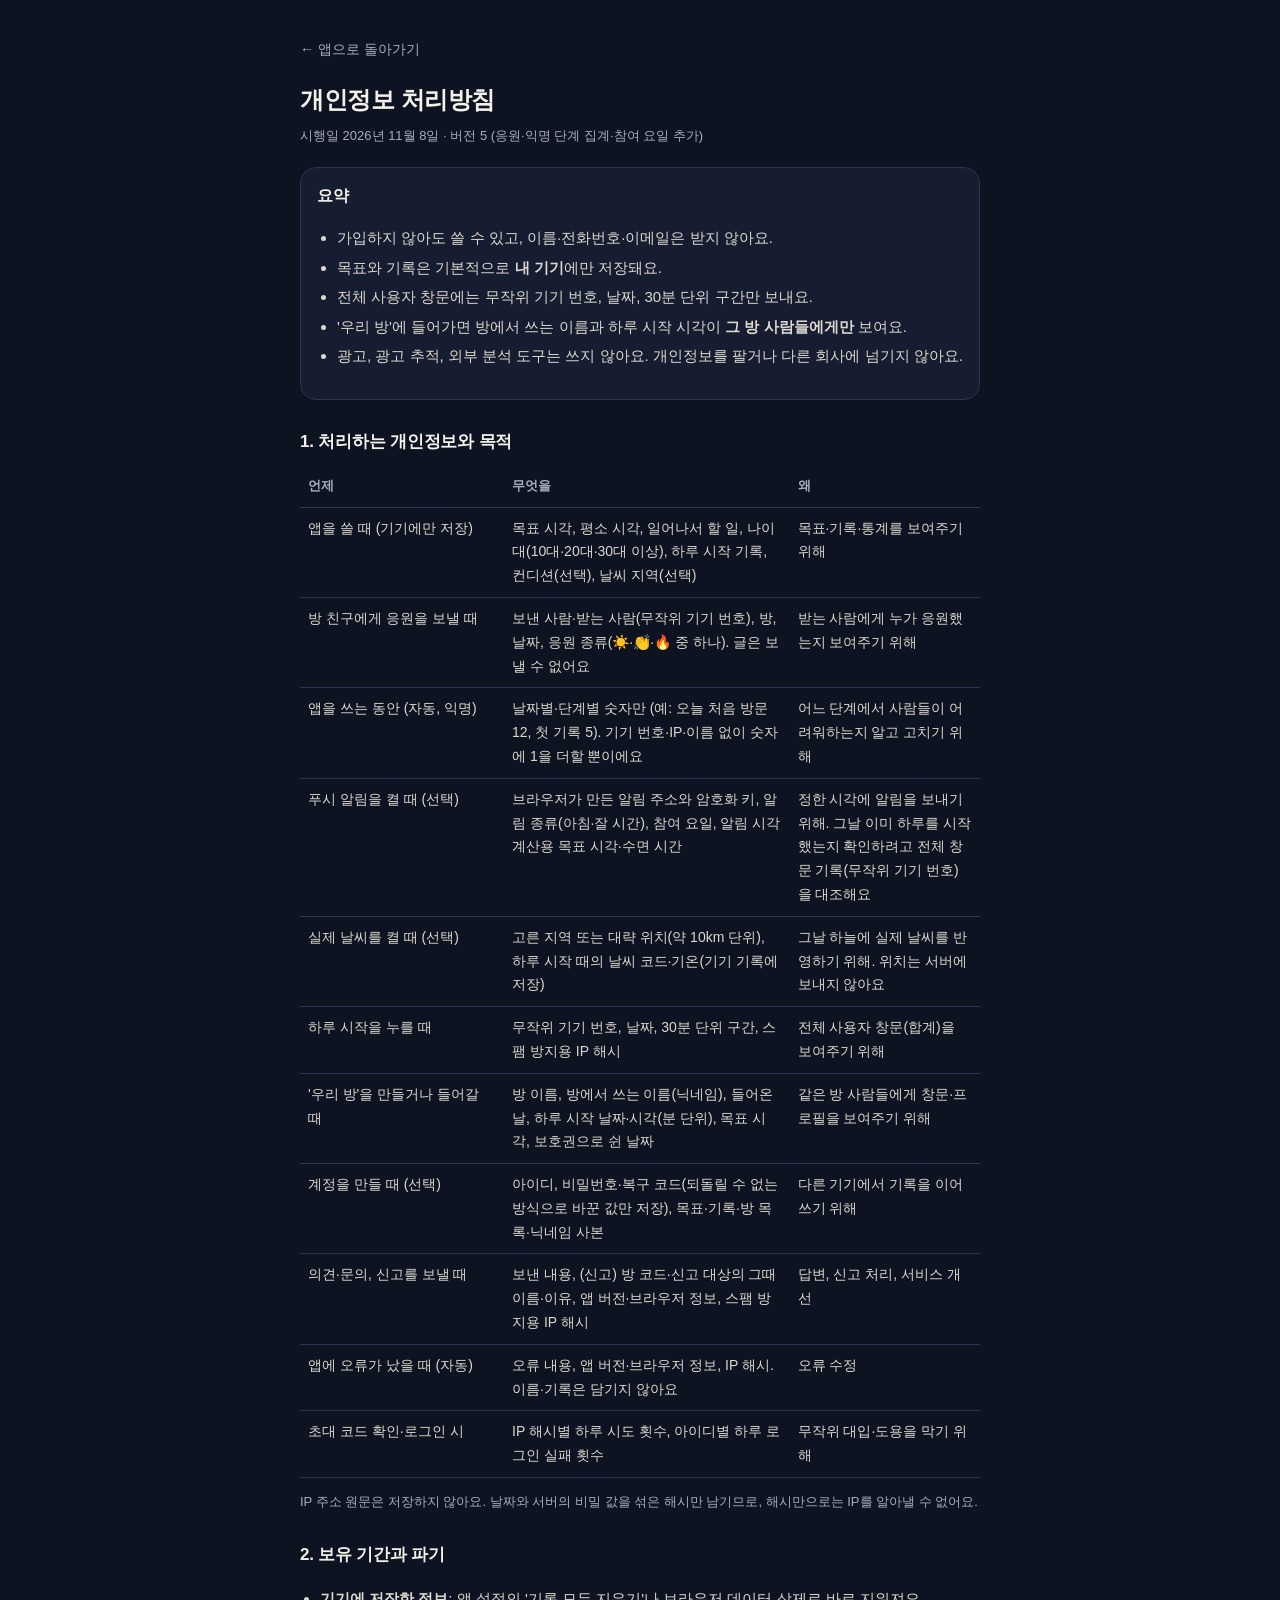
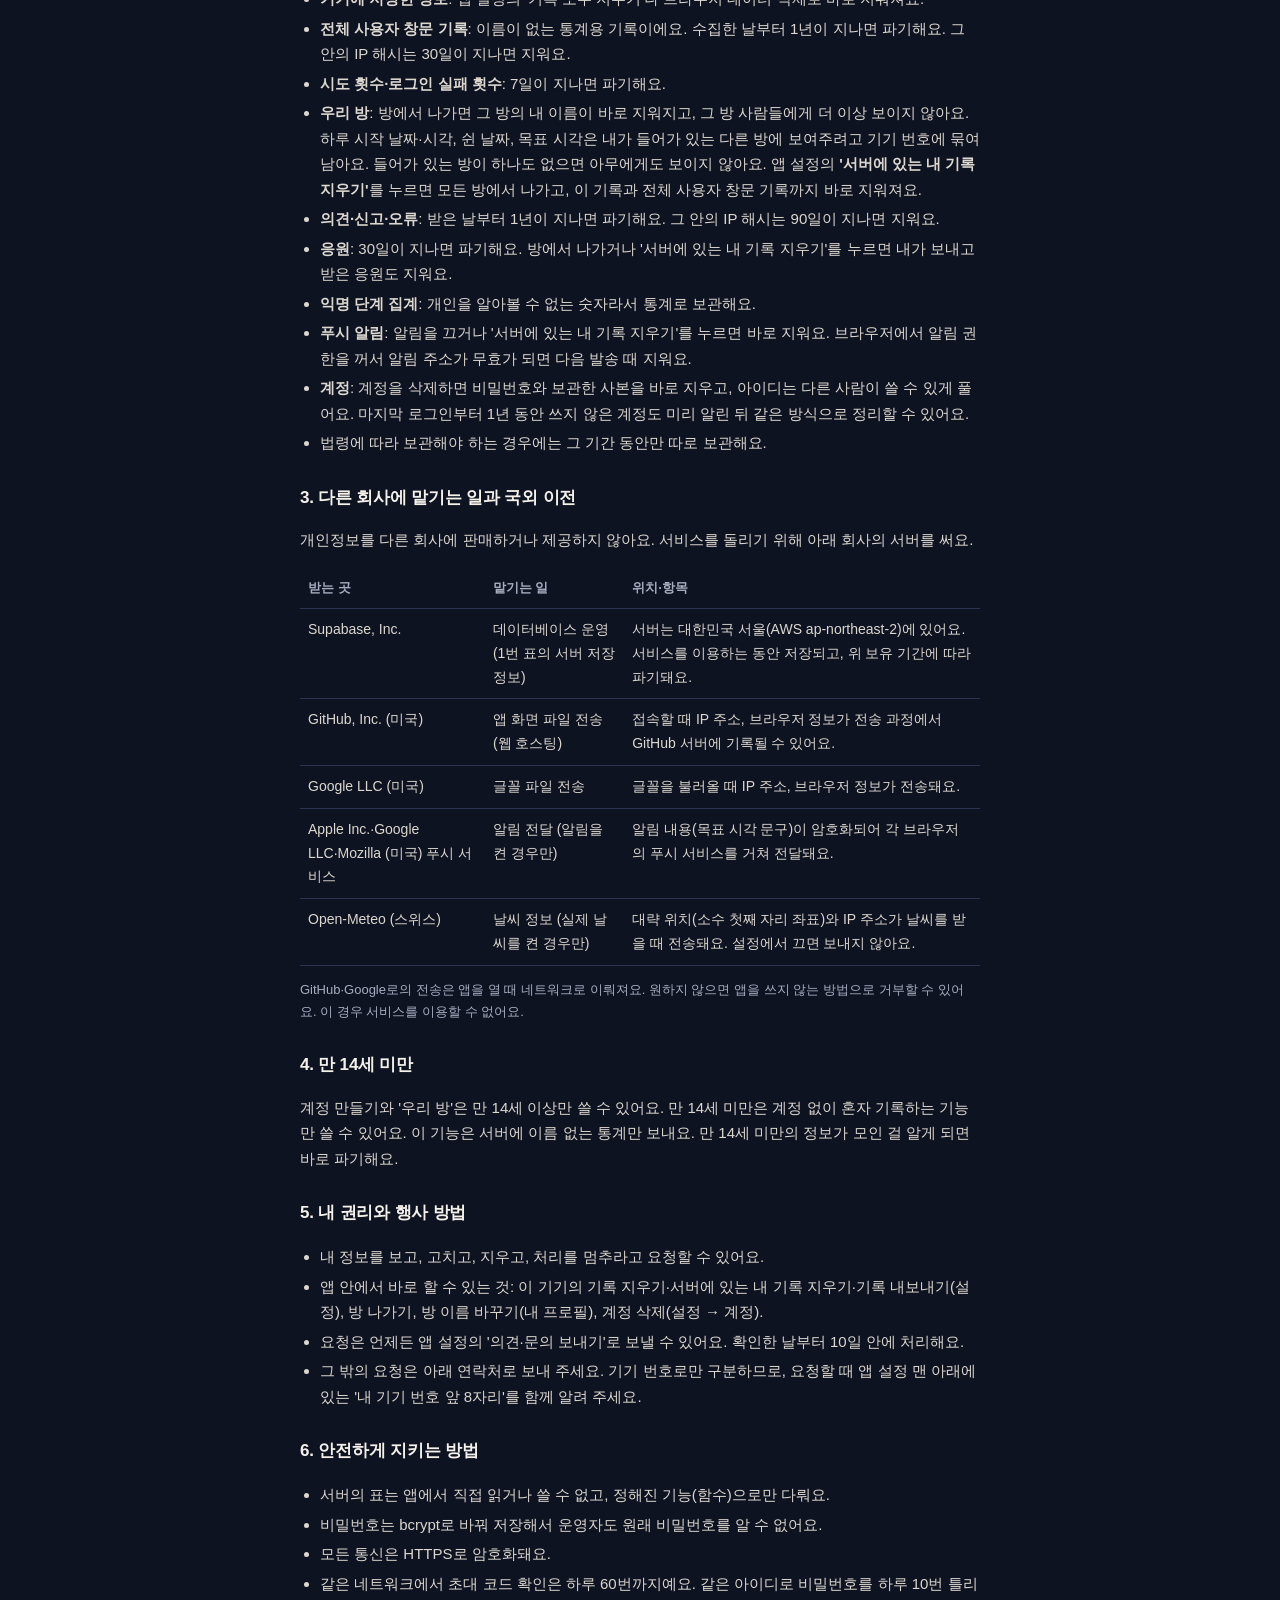
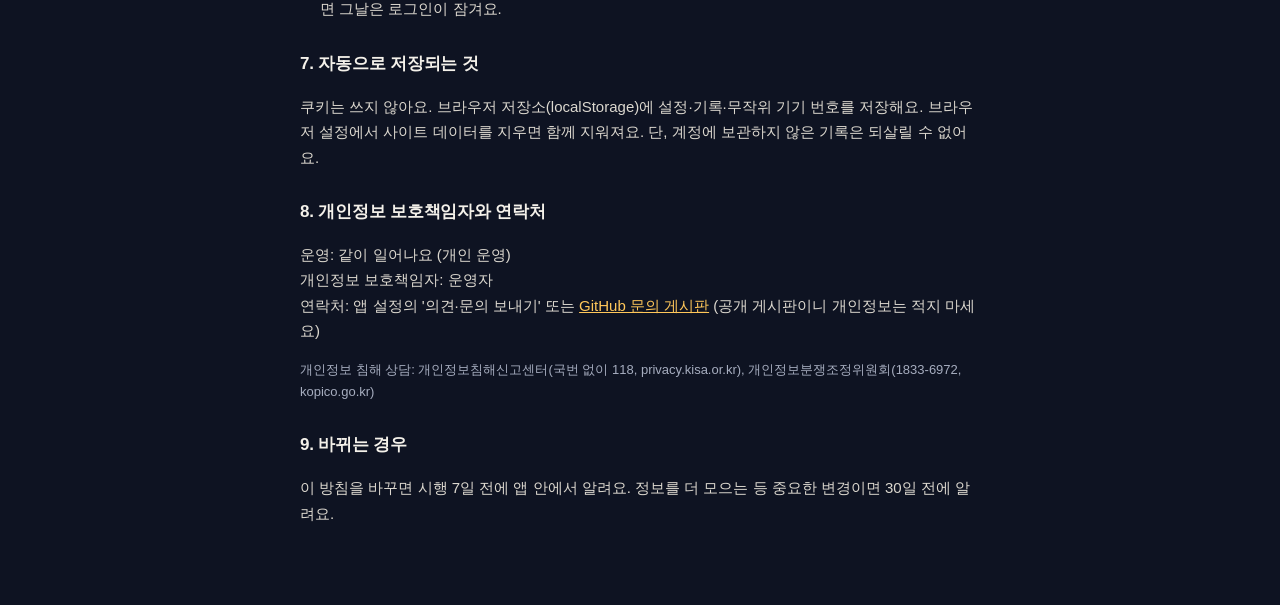
==== commit 324ef9ad: "v0.9 리뷰 반영: 계산 수정, 첫 방문 체험, 기록 기반 목표 제안, 참여 요일, 응원·주간 함께 켜기 계산 - 판정: 목표보다 30분 넘게 일찍은 '많이 일찍'(기록은 인정," ====
--- a/docs/privacy.html
+++ b/docs/privacy.html
@@ -11,7 +11,7 @@
 <main>
 <a class="back" href="./">← 앱으로 돌아가기</a>
 <h1>개인정보 처리방침</h1>
-<p class="meta">시행일 2026년 11월 8일 · 버전 4 (푸시 알림·실제 날씨·컨디션 추가)</p>
+<p class="meta">시행일 2026년 11월 8일 · 버전 5 (응원·익명 단계 집계·참여 요일 추가)</p>
 
 <div class="box">
   <b>요약</b>
@@ -28,7 +28,9 @@
 <table>
   <tr><th style="width:30%">언제</th><th>무엇을</th><th style="width:28%">왜</th></tr>
   <tr><td>앱을 쓸 때 (기기에만 저장)</td><td>목표 시각, 평소 시각, 일어나서 할 일, 나이대(10대·20대·30대 이상), 하루 시작 기록, 컨디션(선택), 날씨 지역(선택)</td><td>목표·기록·통계를 보여주기 위해</td></tr>
-  <tr><td>푸시 알림을 켤 때 (선택)</td><td>브라우저가 만든 알림 주소와 암호화 키, 알림 종류(아침·잘 시간·평일만), 알림 시각 계산용 평소·목표 시각·수면 시간</td><td>정한 시각에 알림을 보내기 위해. 그날 이미 하루를 시작했는지 확인하려고 전체 창문 기록(무작위 기기 번호)을 대조해요</td></tr>
+  <tr><td>방 친구에게 응원을 보낼 때</td><td>보낸 사람·받는 사람(무작위 기기 번호), 방, 날짜, 응원 종류(☀️·👏·🔥 중 하나). 글은 보낼 수 없어요</td><td>받는 사람에게 누가 응원했는지 보여주기 위해</td></tr>
+  <tr><td>앱을 쓰는 동안 (자동, 익명)</td><td>날짜별·단계별 숫자만 (예: 오늘 처음 방문 12, 첫 기록 5). 기기 번호·IP·이름 없이 숫자에 1을 더할 뿐이에요</td><td>어느 단계에서 사람들이 어려워하는지 알고 고치기 위해</td></tr>
+  <tr><td>푸시 알림을 켤 때 (선택)</td><td>브라우저가 만든 알림 주소와 암호화 키, 알림 종류(아침·잘 시간), 참여 요일, 알림 시각 계산용 목표 시각·수면 시간</td><td>정한 시각에 알림을 보내기 위해. 그날 이미 하루를 시작했는지 확인하려고 전체 창문 기록(무작위 기기 번호)을 대조해요</td></tr>
   <tr><td>실제 날씨를 켤 때 (선택)</td><td>고른 지역 또는 대략 위치(약 10km 단위), 하루 시작 때의 날씨 코드·기온(기기 기록에 저장)</td><td>그날 하늘에 실제 날씨를 반영하기 위해. 위치는 서버에 보내지 않아요</td></tr>
   <tr><td>하루 시작을 누를 때</td><td>무작위 기기 번호, 날짜, 30분 단위 구간, 스팸 방지용 IP 해시</td><td>전체 사용자 창문(합계)을 보여주기 위해</td></tr>
   <tr><td>'우리 방'을 만들거나 들어갈 때</td><td>방 이름, 방에서 쓰는 이름(닉네임), 들어온 날, 하루 시작 날짜·시각(분 단위), 목표 시각, 보호권으로 쉰 날짜</td><td>같은 방 사람들에게 창문·프로필을 보여주기 위해</td></tr>
@@ -46,6 +48,8 @@
   <li><b>시도 횟수·로그인 실패 횟수</b>: 7일이 지나면 파기해요.</li>
   <li><b>우리 방</b>: 방에서 나가면 그 방의 내 이름이 바로 지워지고, 그 방 사람들에게 더 이상 보이지 않아요. 하루 시작 날짜·시각, 쉰 날짜, 목표 시각은 내가 들어가 있는 다른 방에 보여주려고 기기 번호에 묶여 남아요. 들어가 있는 방이 하나도 없으면 아무에게도 보이지 않아요. 앱 설정의 <b>'서버에 있는 내 기록 지우기'</b>를 누르면 모든 방에서 나가고, 이 기록과 전체 사용자 창문 기록까지 바로 지워져요.</li>
   <li><b>의견·신고·오류</b>: 받은 날부터 1년이 지나면 파기해요. 그 안의 IP 해시는 90일이 지나면 지워요.</li>
+  <li><b>응원</b>: 30일이 지나면 파기해요. 방에서 나가거나 '서버에 있는 내 기록 지우기'를 누르면 내가 보내고 받은 응원도 지워요.</li>
+  <li><b>익명 단계 집계</b>: 개인을 알아볼 수 없는 숫자라서 통계로 보관해요.</li>
   <li><b>푸시 알림</b>: 알림을 끄거나 '서버에 있는 내 기록 지우기'를 누르면 바로 지워요. 브라우저에서 알림 권한을 꺼서 알림 주소가 무효가 되면 다음 발송 때 지워요.</li>
   <li><b>계정</b>: 계정을 삭제하면 비밀번호와 보관한 사본을 바로 지우고, 아이디는 다른 사람이 쓸 수 있게 풀어요. 마지막 로그인부터 1년 동안 쓰지 않은 계정도 미리 알린 뒤 같은 방식으로 정리할 수 있어요.</li>
   <li>법령에 따라 보관해야 하는 경우에는 그 기간 동안만 따로 보관해요.</li>
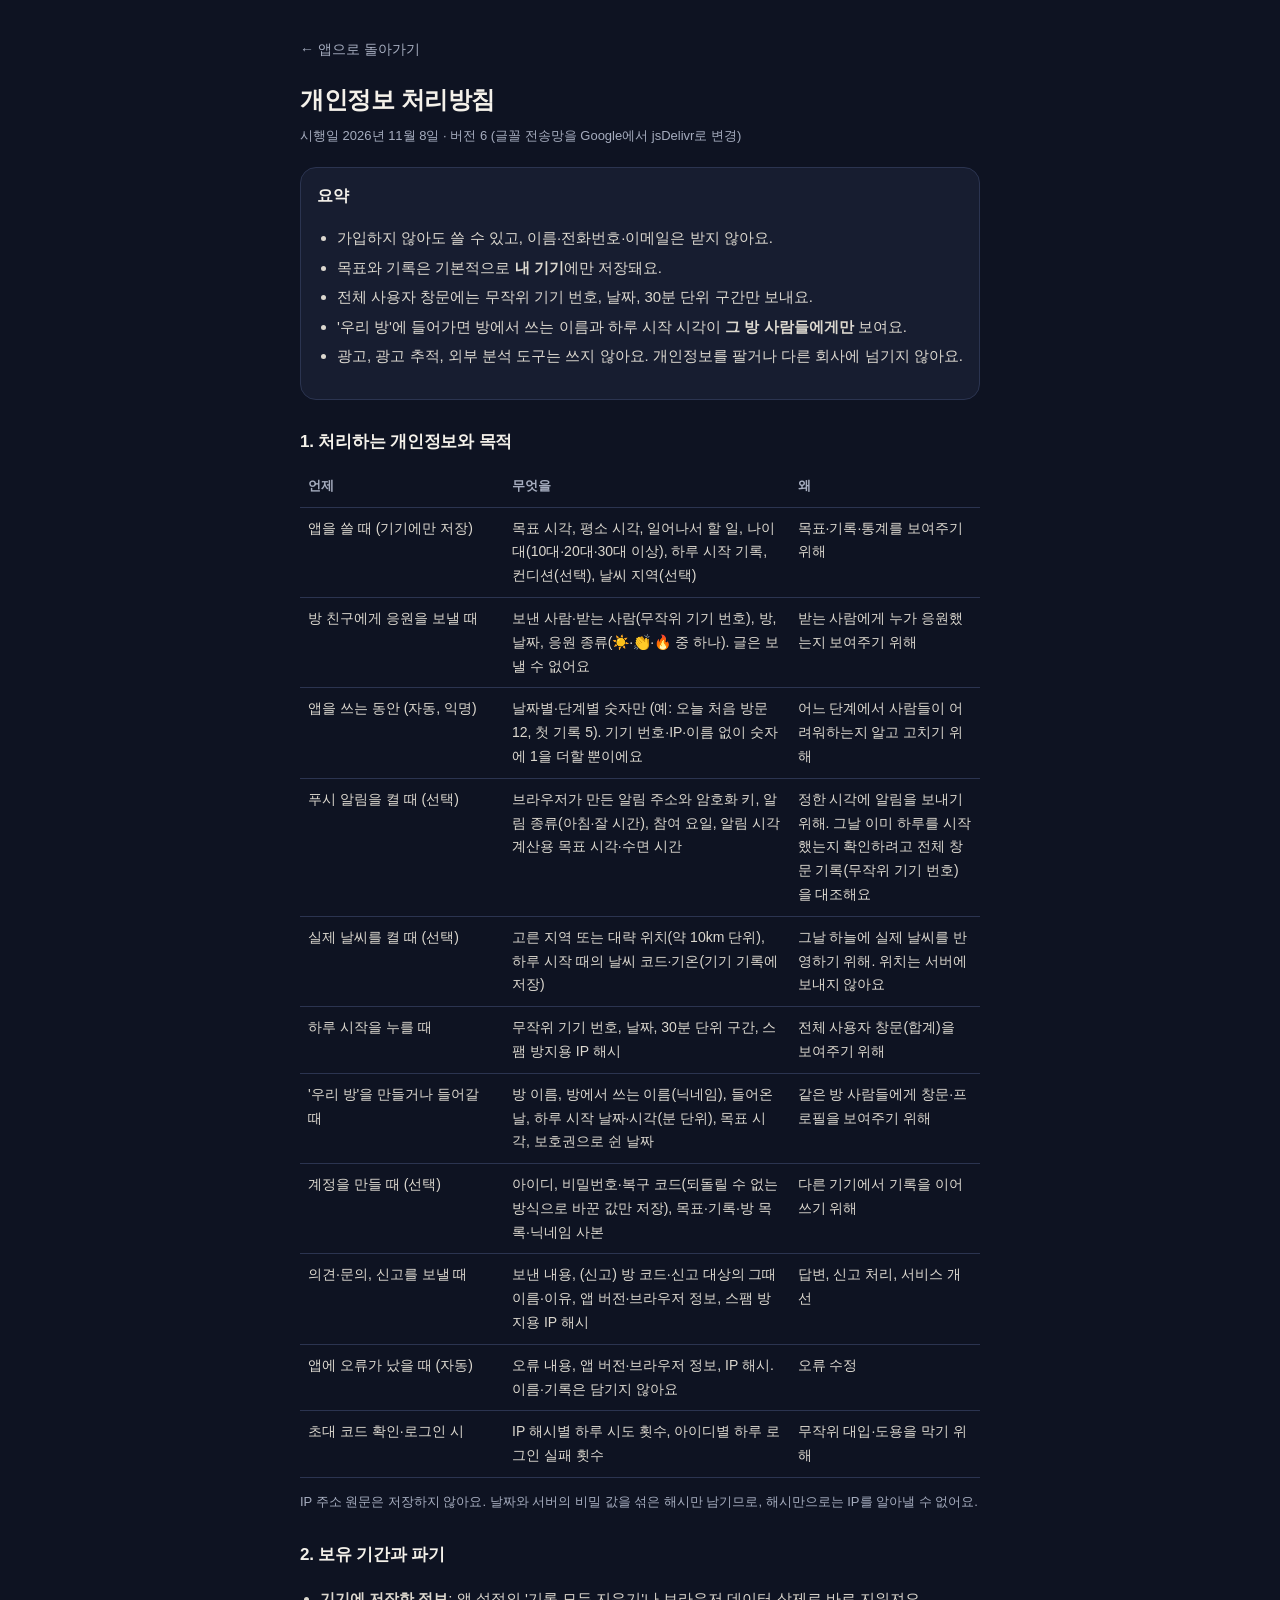
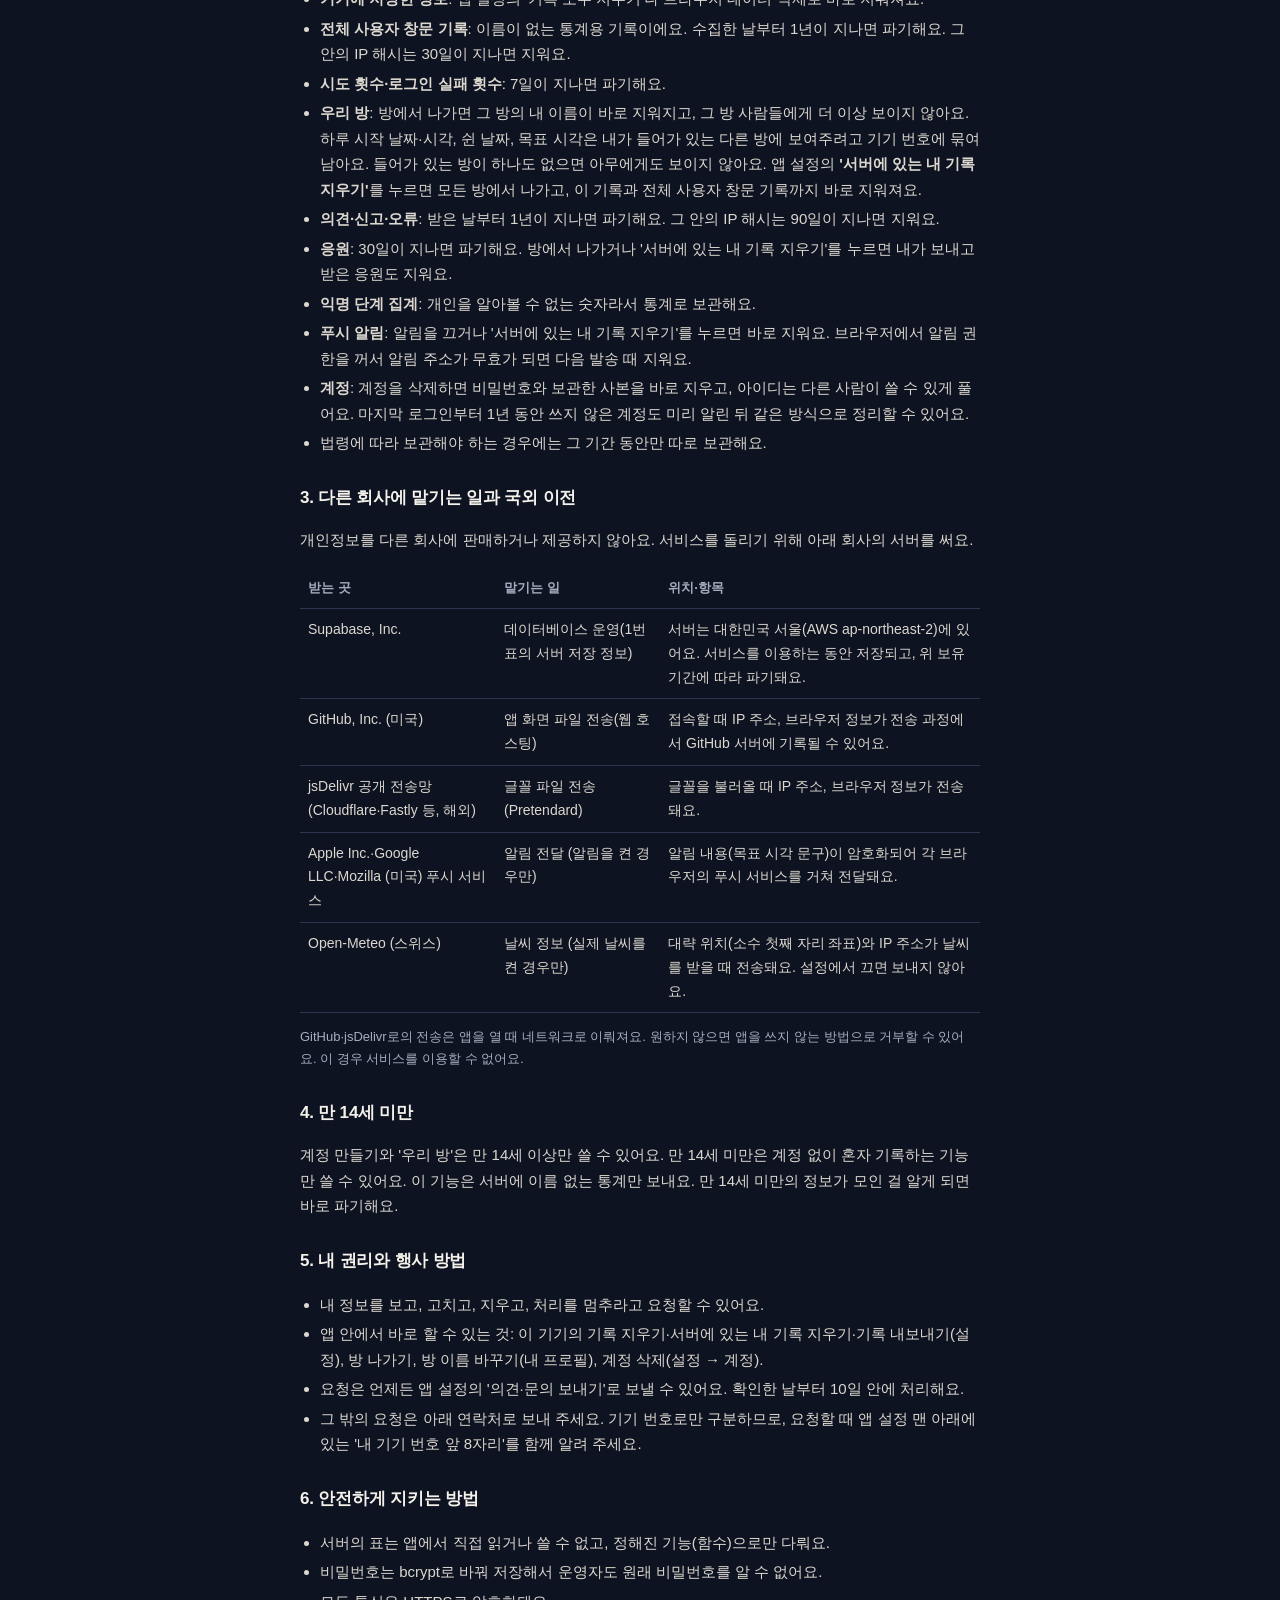
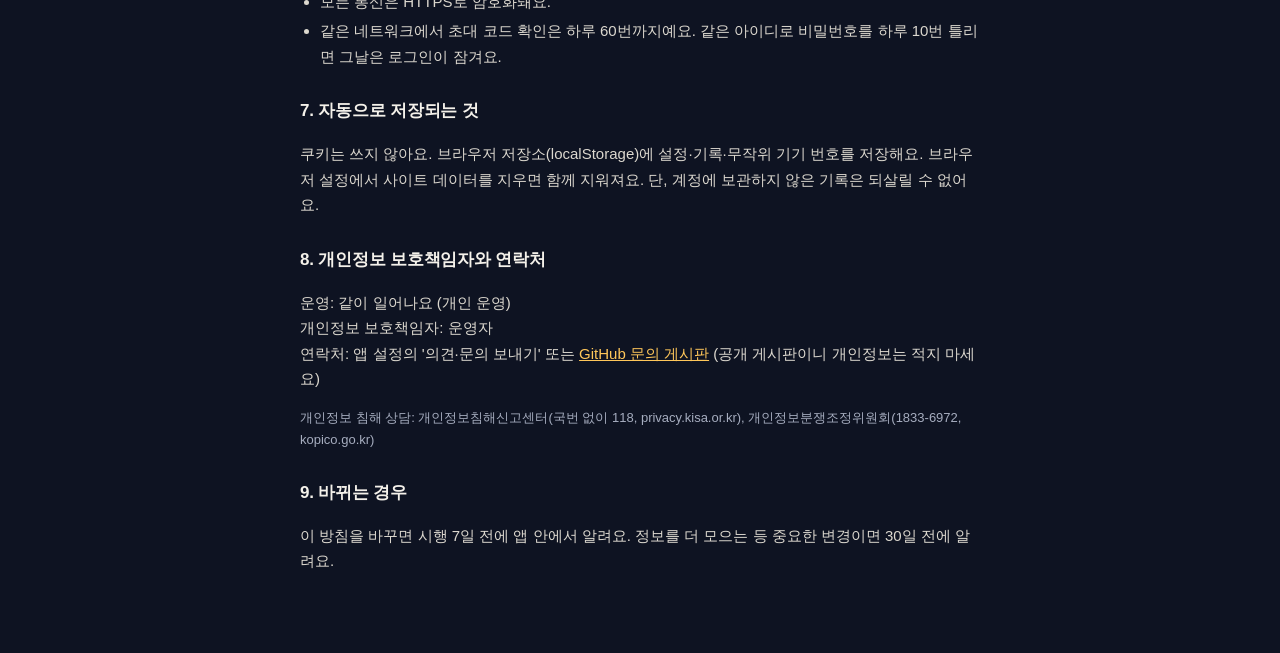
==== commit 4804938a: "v0.11 디자인 개선: 시간 먼저, 카드 대신 행, 기록과 모은 하늘 분리 - 오늘: 큰 목표/시작 시각 한 줄, 건물 고르기 한 줄 선택(N명 시작), 하루 시작 버튼을 첫 화" ====
--- a/docs/privacy.html
+++ b/docs/privacy.html
@@ -11,7 +11,7 @@
 <main>
 <a class="back" href="./">← 앱으로 돌아가기</a>
 <h1>개인정보 처리방침</h1>
-<p class="meta">시행일 2026년 11월 8일 · 버전 5 (응원·익명 단계 집계·참여 요일 추가)</p>
+<p class="meta">시행일 2026년 11월 8일 · 버전 6 (글꼴 전송망을 Google에서 jsDelivr로 변경)</p>
 
 <div class="box">
   <b>요약</b>
@@ -61,11 +61,11 @@
   <tr><th>받는 곳</th><th>맡기는 일</th><th>위치·항목</th></tr>
   <tr><td>Supabase, Inc.</td><td>데이터베이스 운영(1번 표의 서버 저장 정보)</td><td>서버는 대한민국 서울(AWS ap-northeast-2)에 있어요. 서비스를 이용하는 동안 저장되고, 위 보유 기간에 따라 파기돼요.</td></tr>
   <tr><td>GitHub, Inc. (미국)</td><td>앱 화면 파일 전송(웹 호스팅)</td><td>접속할 때 IP 주소, 브라우저 정보가 전송 과정에서 GitHub 서버에 기록될 수 있어요.</td></tr>
-  <tr><td>Google LLC (미국)</td><td>글꼴 파일 전송</td><td>글꼴을 불러올 때 IP 주소, 브라우저 정보가 전송돼요.</td></tr>
+  <tr><td>jsDelivr 공개 전송망 (Cloudflare·Fastly 등, 해외)</td><td>글꼴 파일 전송 (Pretendard)</td><td>글꼴을 불러올 때 IP 주소, 브라우저 정보가 전송돼요.</td></tr>
   <tr><td>Apple Inc.·Google LLC·Mozilla (미국) 푸시 서비스</td><td>알림 전달 (알림을 켠 경우만)</td><td>알림 내용(목표 시각 문구)이 암호화되어 각 브라우저의 푸시 서비스를 거쳐 전달돼요.</td></tr>
   <tr><td>Open-Meteo (스위스)</td><td>날씨 정보 (실제 날씨를 켠 경우만)</td><td>대략 위치(소수 첫째 자리 좌표)와 IP 주소가 날씨를 받을 때 전송돼요. 설정에서 끄면 보내지 않아요.</td></tr>
 </table>
-<p class="small">GitHub·Google로의 전송은 앱을 열 때 네트워크로 이뤄져요. 원하지 않으면 앱을 쓰지 않는 방법으로 거부할 수 있어요. 이 경우 서비스를 이용할 수 없어요.</p>
+<p class="small">GitHub·jsDelivr로의 전송은 앱을 열 때 네트워크로 이뤄져요. 원하지 않으면 앱을 쓰지 않는 방법으로 거부할 수 있어요. 이 경우 서비스를 이용할 수 없어요.</p>
 
 <h2>4. 만 14세 미만</h2>
 <p>계정 만들기와 '우리 방'은 만 14세 이상만 쓸 수 있어요. 만 14세 미만은 계정 없이 혼자 기록하는 기능만 쓸 수 있어요. 이 기능은 서버에 이름 없는 통계만 보내요. 만 14세 미만의 정보가 모인 걸 알게 되면 바로 파기해요.</p>
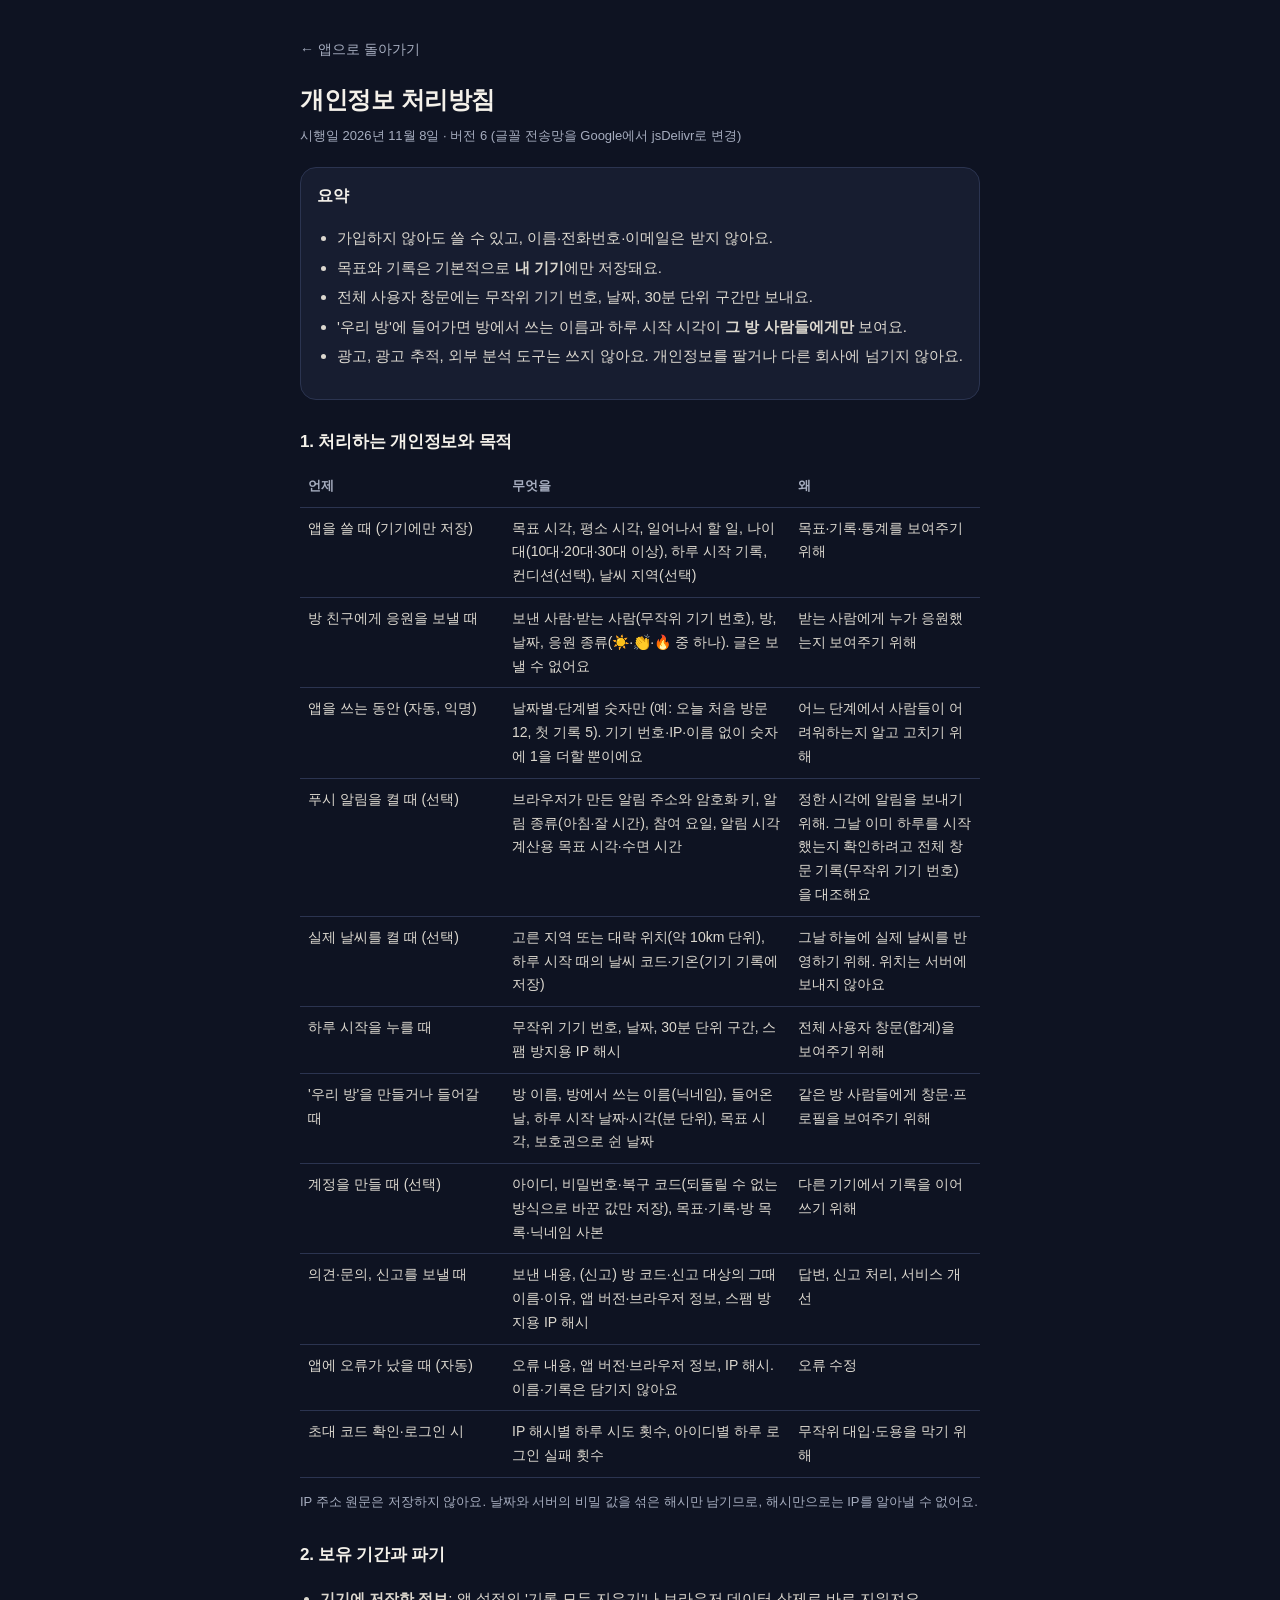
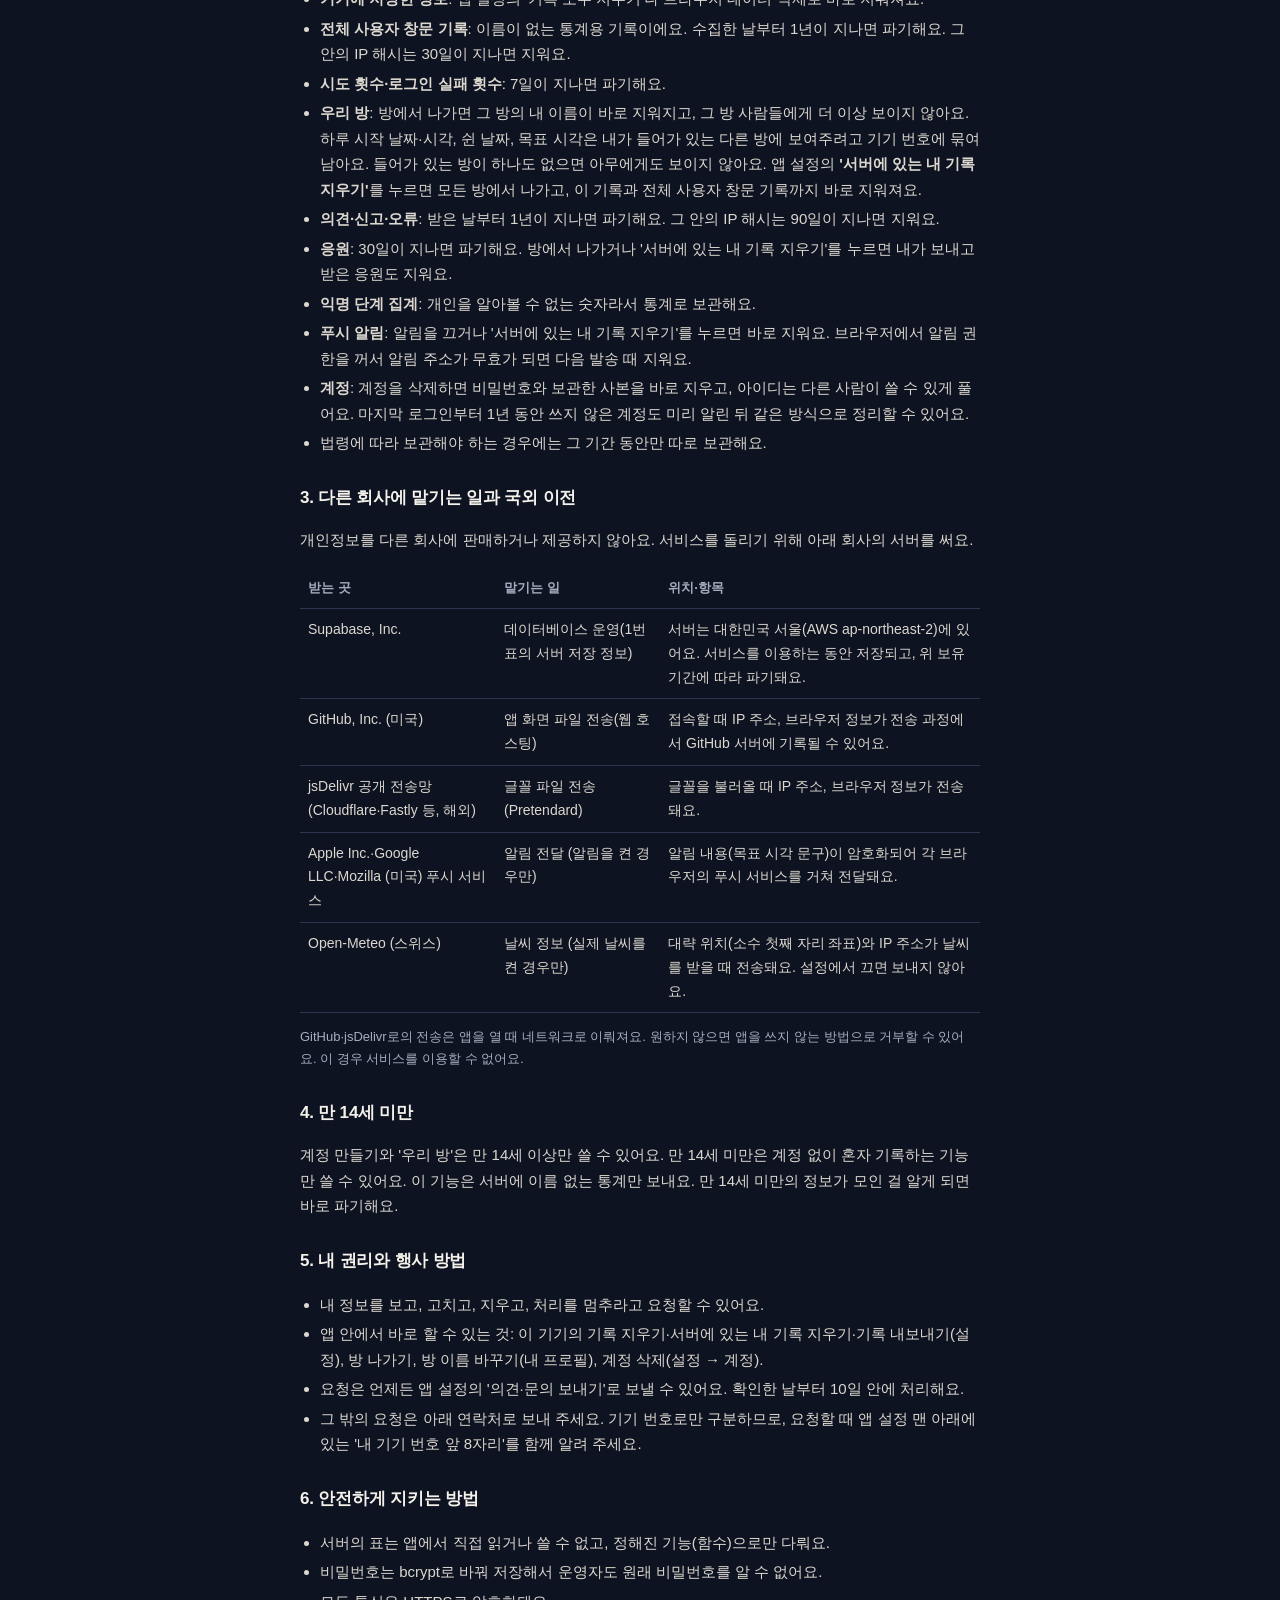
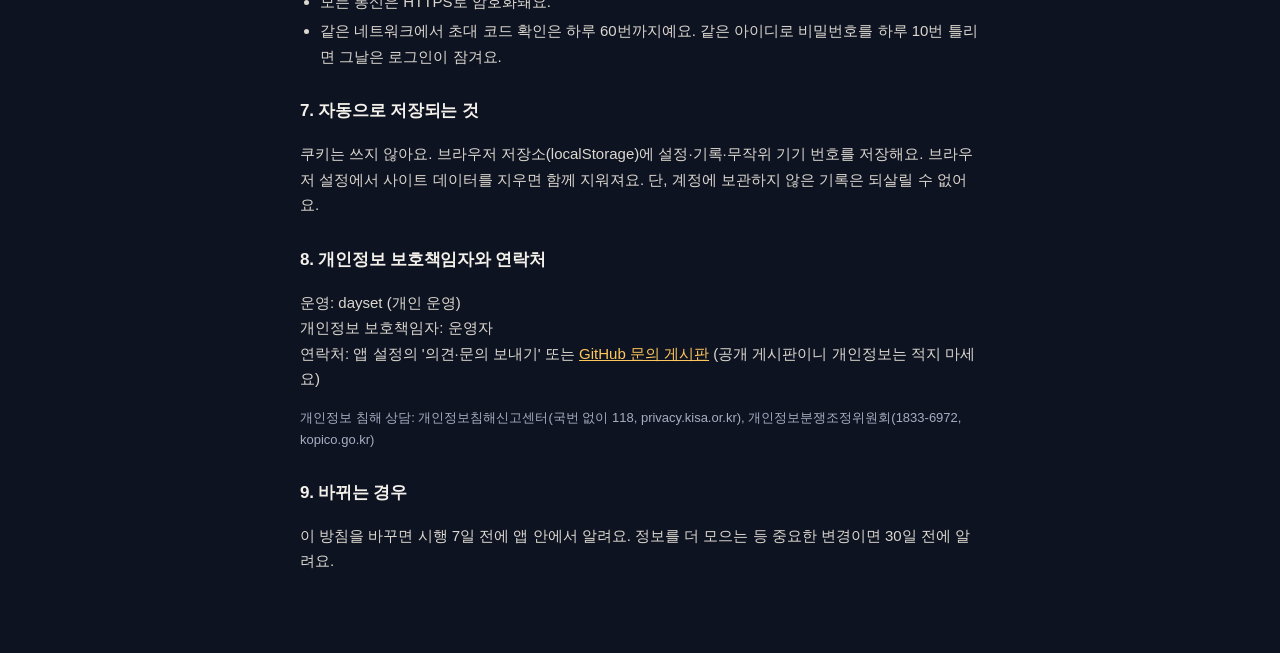
==== commit 6e7656df: "v0.11.1 브랜드: dayset - 함께 하는 미라클모닝 - 앱 제목·헤더·홈 화면 이름·공유 이미지·캘린더 알림·OG 이미지를 dayset으로 - 첫 화면에 브랜드와 한 줄 " ====
--- a/docs/privacy.html
+++ b/docs/privacy.html
@@ -4,7 +4,7 @@
 <meta charset="utf-8">
 <meta name="viewport" content="width=device-width, initial-scale=1, viewport-fit=cover">
 <meta name="theme-color" content="#0E1322">
-<title>개인정보 처리방침 · 같이 일어나요</title>
+<title>개인정보 처리방침 · dayset</title>
 <link rel="stylesheet" href="legal.css">
 </head>
 <body>
@@ -90,7 +90,7 @@
 <p>쿠키는 쓰지 않아요. 브라우저 저장소(localStorage)에 설정·기록·무작위 기기 번호를 저장해요. 브라우저 설정에서 사이트 데이터를 지우면 함께 지워져요. 단, 계정에 보관하지 않은 기록은 되살릴 수 없어요.</p>
 
 <h2>8. 개인정보 보호책임자와 연락처</h2>
-<p>운영: 같이 일어나요 (개인 운영)<br>
+<p>운영: dayset (개인 운영)<br>
 개인정보 보호책임자: 운영자<br>
 연락처: 앱 설정의 '의견·문의 보내기' 또는 <span data-contact><a href="https://github.com/jmingyu2006-ship-it/gachi-wake/issues" target="_blank" rel="noopener">GitHub 문의 게시판</a> (공개 게시판이니 개인정보는 적지 마세요)</span></p>
 <p class="small">개인정보 침해 상담: 개인정보침해신고센터(국번 없이 118, privacy.kisa.or.kr), 개인정보분쟁조정위원회(1833-6972, kopico.go.kr)</p>
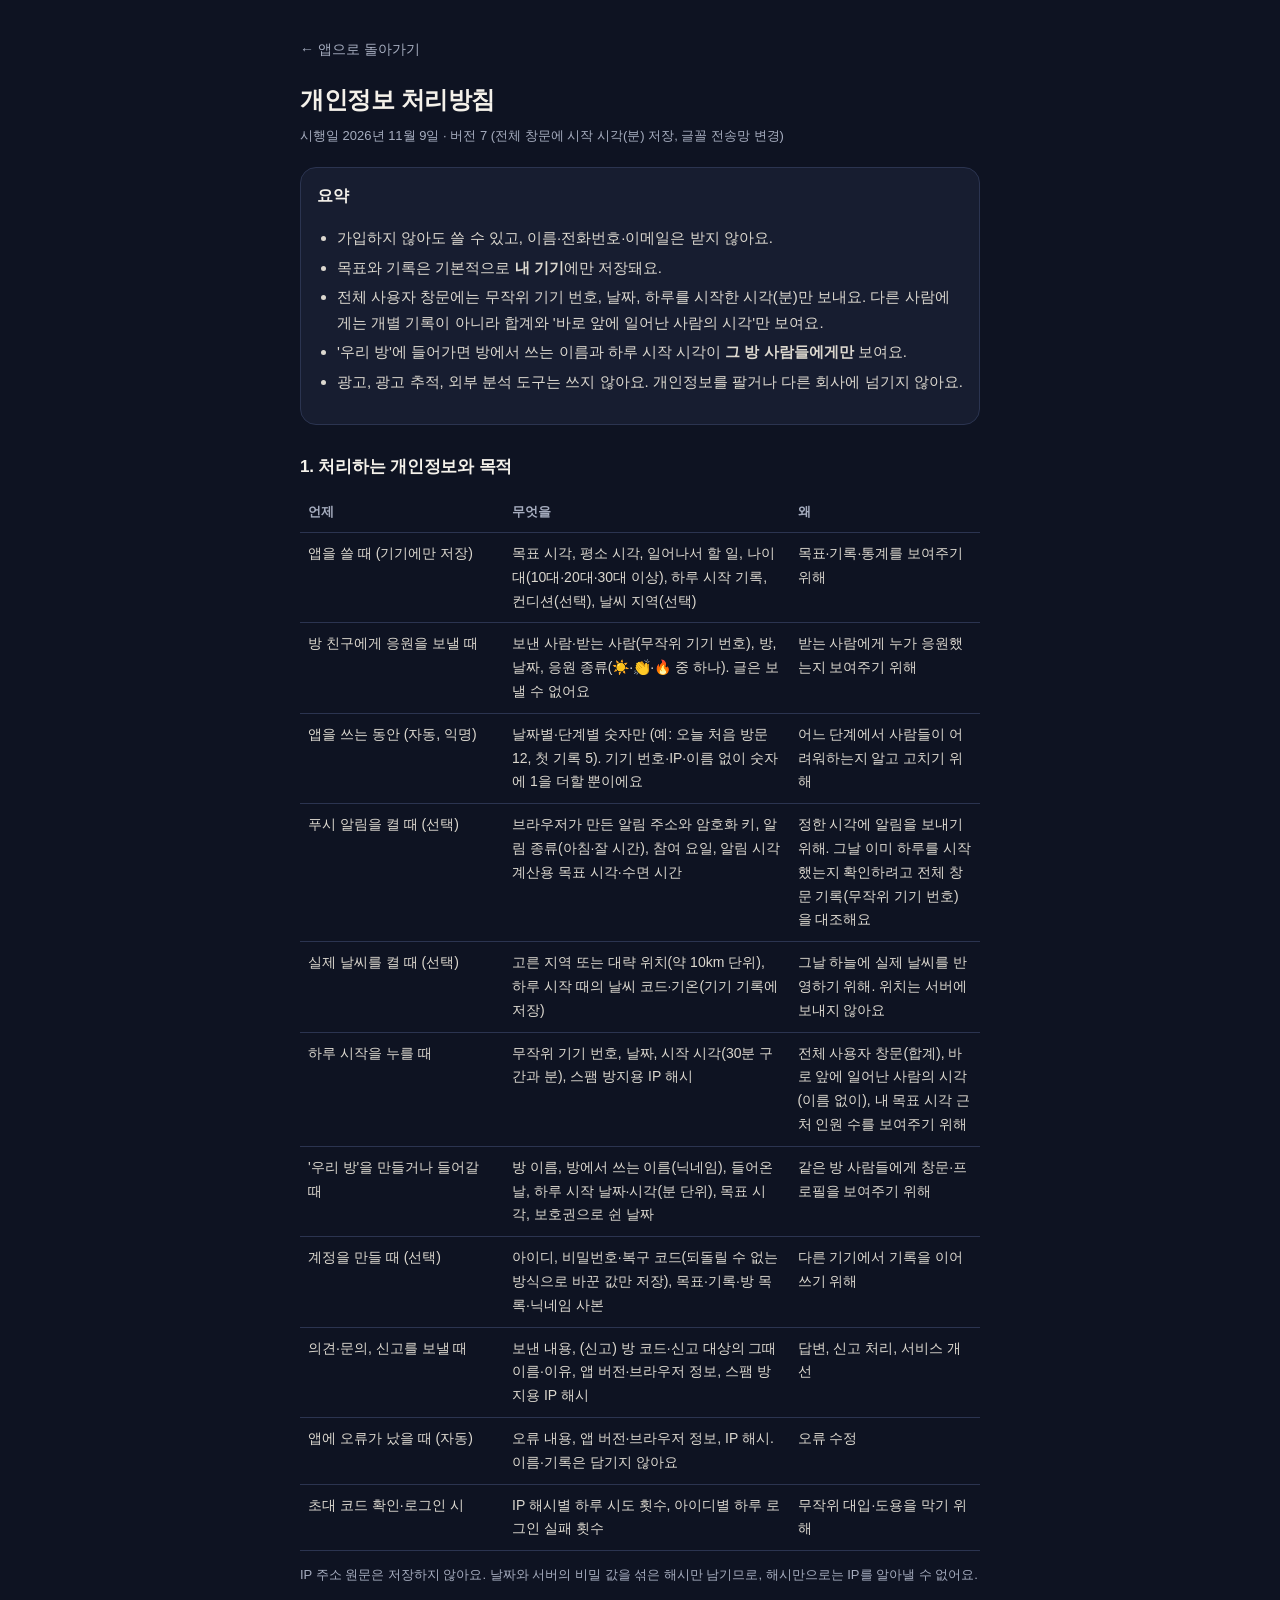
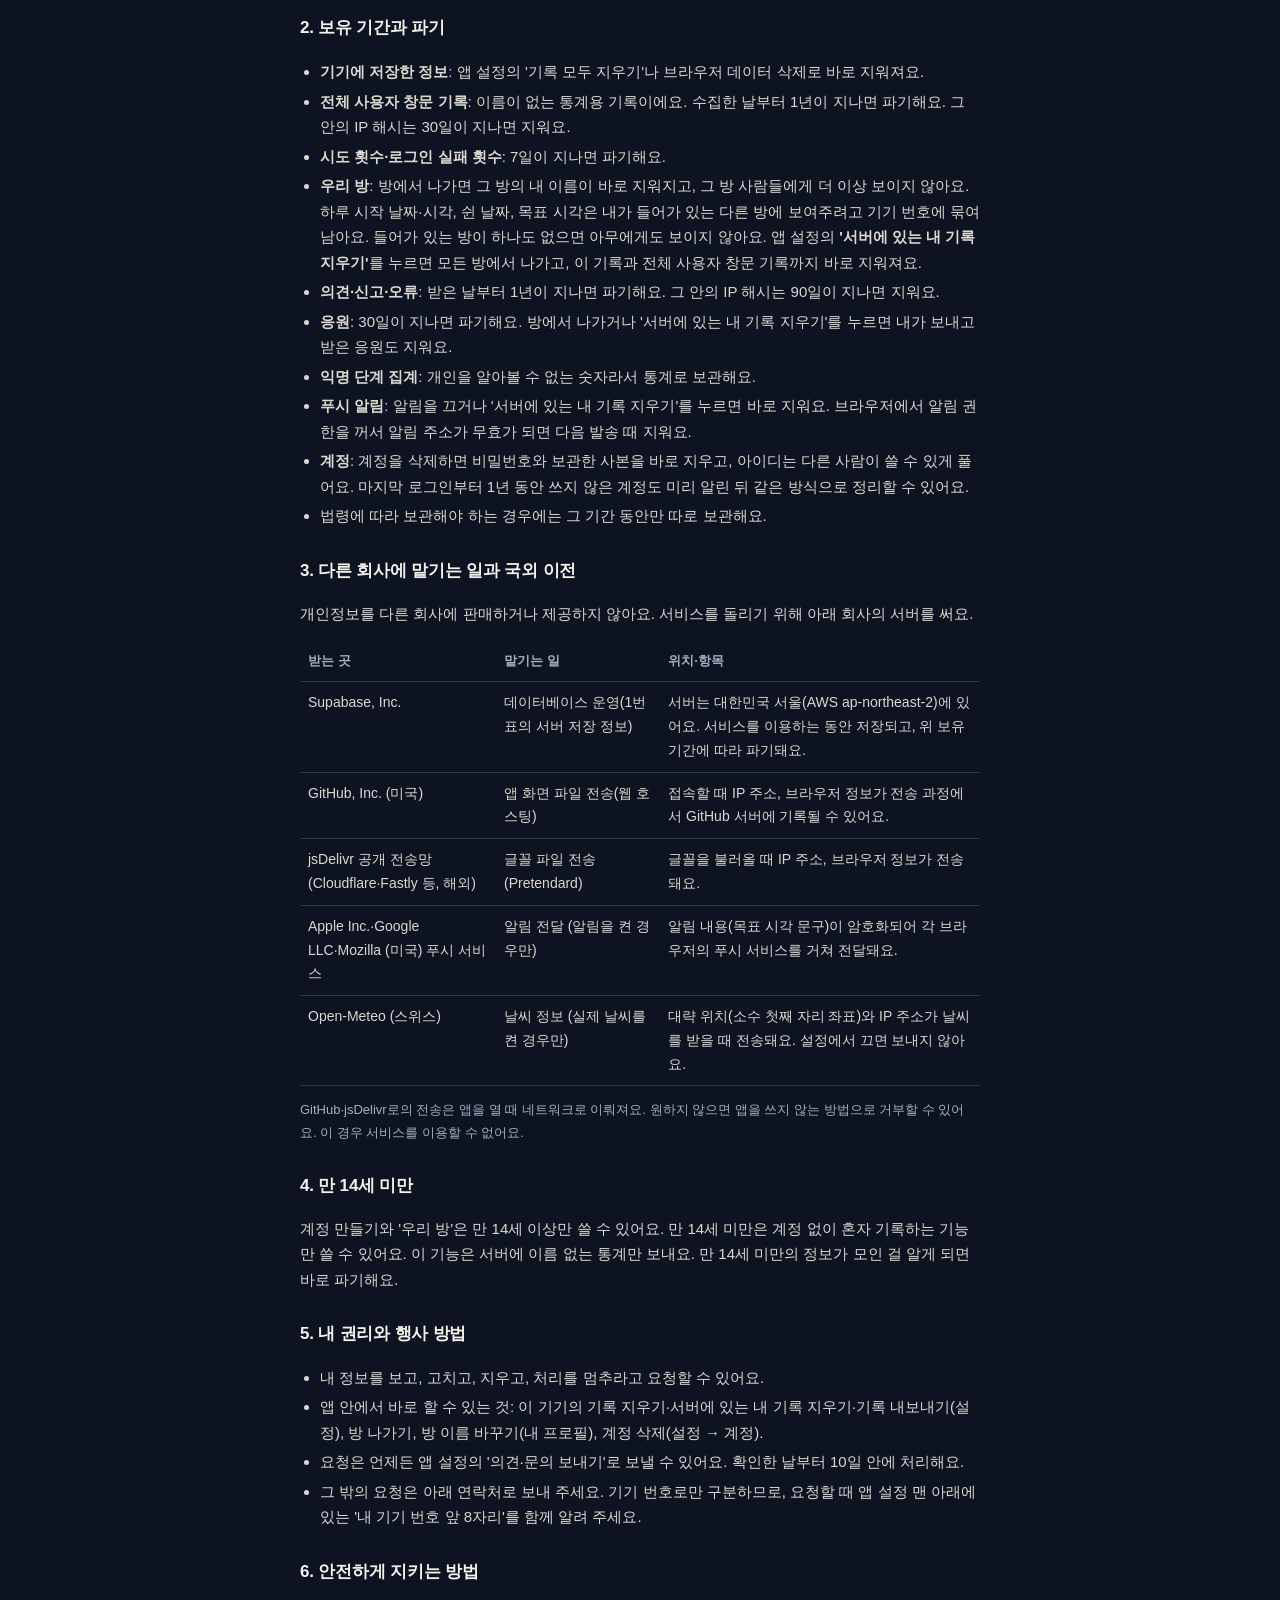
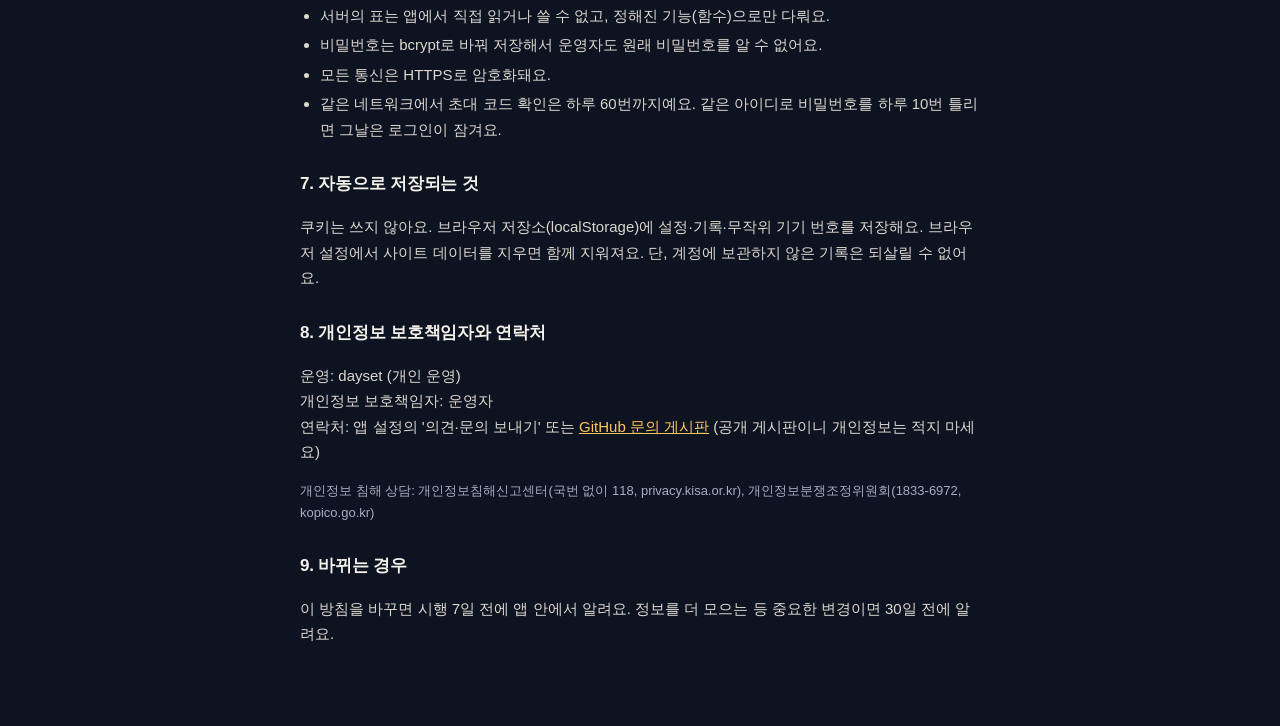
==== commit 7aa32022: "v0.12 바로 앞에 일어난 사람 말풍선, 목표 ±15분 인원, 시각 직접 입력 - 오늘 화면 건물에 "hi! 06:40 기상" 말풍선(전체: 이름 없이 직전 한 사람, 방: 그 " ====
--- a/docs/privacy.html
+++ b/docs/privacy.html
@@ -11,14 +11,14 @@
 <main>
 <a class="back" href="./">← 앱으로 돌아가기</a>
 <h1>개인정보 처리방침</h1>
-<p class="meta">시행일 2026년 11월 8일 · 버전 6 (글꼴 전송망을 Google에서 jsDelivr로 변경)</p>
+<p class="meta">시행일 2026년 11월 9일 · 버전 7 (전체 창문에 시작 시각(분) 저장, 글꼴 전송망 변경)</p>
 
 <div class="box">
   <b>요약</b>
   <ul>
     <li>가입하지 않아도 쓸 수 있고, 이름·전화번호·이메일은 받지 않아요.</li>
     <li>목표와 기록은 기본적으로 <b>내 기기</b>에만 저장돼요.</li>
-    <li>전체 사용자 창문에는 무작위 기기 번호, 날짜, 30분 단위 구간만 보내요.</li>
+    <li>전체 사용자 창문에는 무작위 기기 번호, 날짜, 하루를 시작한 시각(분)만 보내요. 다른 사람에게는 개별 기록이 아니라 합계와 '바로 앞에 일어난 사람의 시각'만 보여요.</li>
     <li>'우리 방'에 들어가면 방에서 쓰는 이름과 하루 시작 시각이 <b>그 방 사람들에게만</b> 보여요.</li>
     <li>광고, 광고 추적, 외부 분석 도구는 쓰지 않아요. 개인정보를 팔거나 다른 회사에 넘기지 않아요.</li>
   </ul>
@@ -32,7 +32,7 @@
   <tr><td>앱을 쓰는 동안 (자동, 익명)</td><td>날짜별·단계별 숫자만 (예: 오늘 처음 방문 12, 첫 기록 5). 기기 번호·IP·이름 없이 숫자에 1을 더할 뿐이에요</td><td>어느 단계에서 사람들이 어려워하는지 알고 고치기 위해</td></tr>
   <tr><td>푸시 알림을 켤 때 (선택)</td><td>브라우저가 만든 알림 주소와 암호화 키, 알림 종류(아침·잘 시간), 참여 요일, 알림 시각 계산용 목표 시각·수면 시간</td><td>정한 시각에 알림을 보내기 위해. 그날 이미 하루를 시작했는지 확인하려고 전체 창문 기록(무작위 기기 번호)을 대조해요</td></tr>
   <tr><td>실제 날씨를 켤 때 (선택)</td><td>고른 지역 또는 대략 위치(약 10km 단위), 하루 시작 때의 날씨 코드·기온(기기 기록에 저장)</td><td>그날 하늘에 실제 날씨를 반영하기 위해. 위치는 서버에 보내지 않아요</td></tr>
-  <tr><td>하루 시작을 누를 때</td><td>무작위 기기 번호, 날짜, 30분 단위 구간, 스팸 방지용 IP 해시</td><td>전체 사용자 창문(합계)을 보여주기 위해</td></tr>
+  <tr><td>하루 시작을 누를 때</td><td>무작위 기기 번호, 날짜, 시작 시각(30분 구간과 분), 스팸 방지용 IP 해시</td><td>전체 사용자 창문(합계), 바로 앞에 일어난 사람의 시각(이름 없이), 내 목표 시각 근처 인원 수를 보여주기 위해</td></tr>
   <tr><td>'우리 방'을 만들거나 들어갈 때</td><td>방 이름, 방에서 쓰는 이름(닉네임), 들어온 날, 하루 시작 날짜·시각(분 단위), 목표 시각, 보호권으로 쉰 날짜</td><td>같은 방 사람들에게 창문·프로필을 보여주기 위해</td></tr>
   <tr><td>계정을 만들 때 (선택)</td><td>아이디, 비밀번호·복구 코드(되돌릴 수 없는 방식으로 바꾼 값만 저장), 목표·기록·방 목록·닉네임 사본</td><td>다른 기기에서 기록을 이어 쓰기 위해</td></tr>
   <tr><td>의견·문의, 신고를 보낼 때</td><td>보낸 내용, (신고) 방 코드·신고 대상의 그때 이름·이유, 앱 버전·브라우저 정보, 스팸 방지용 IP 해시</td><td>답변, 신고 처리, 서비스 개선</td></tr>
